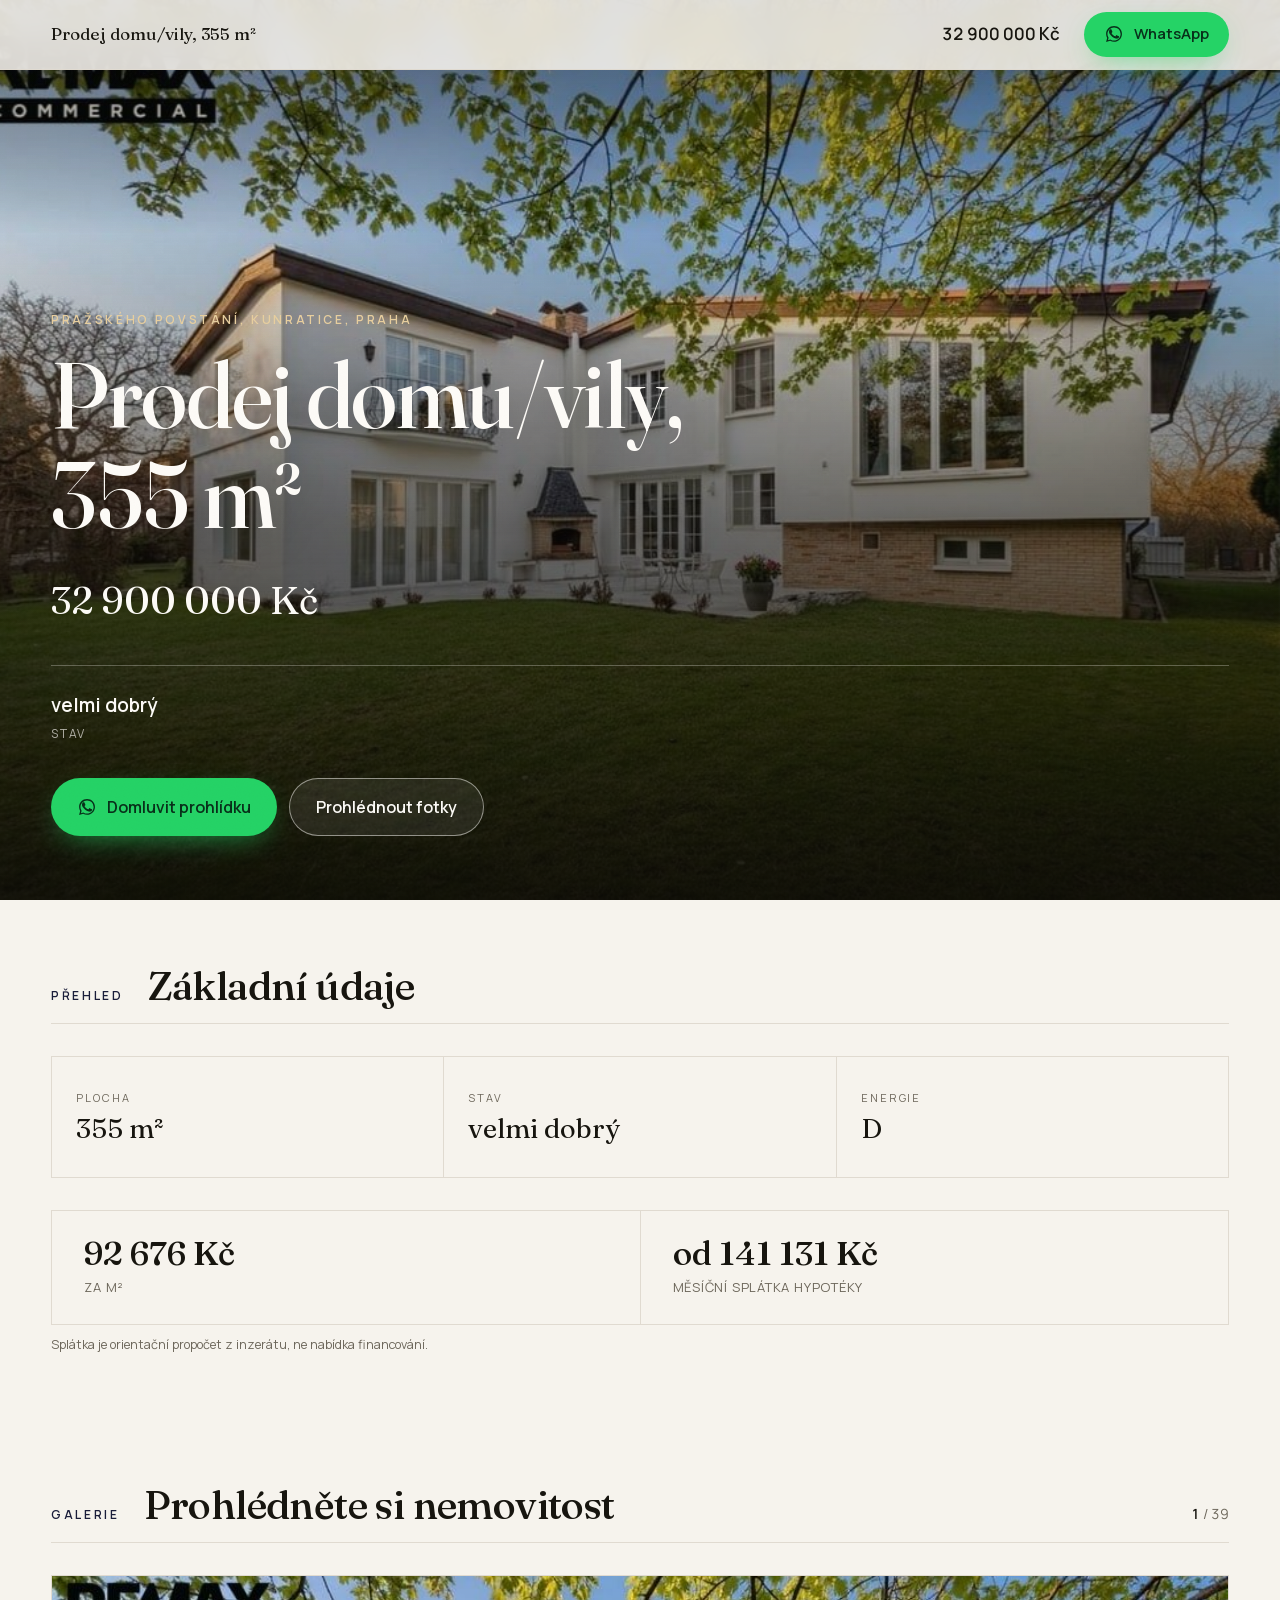
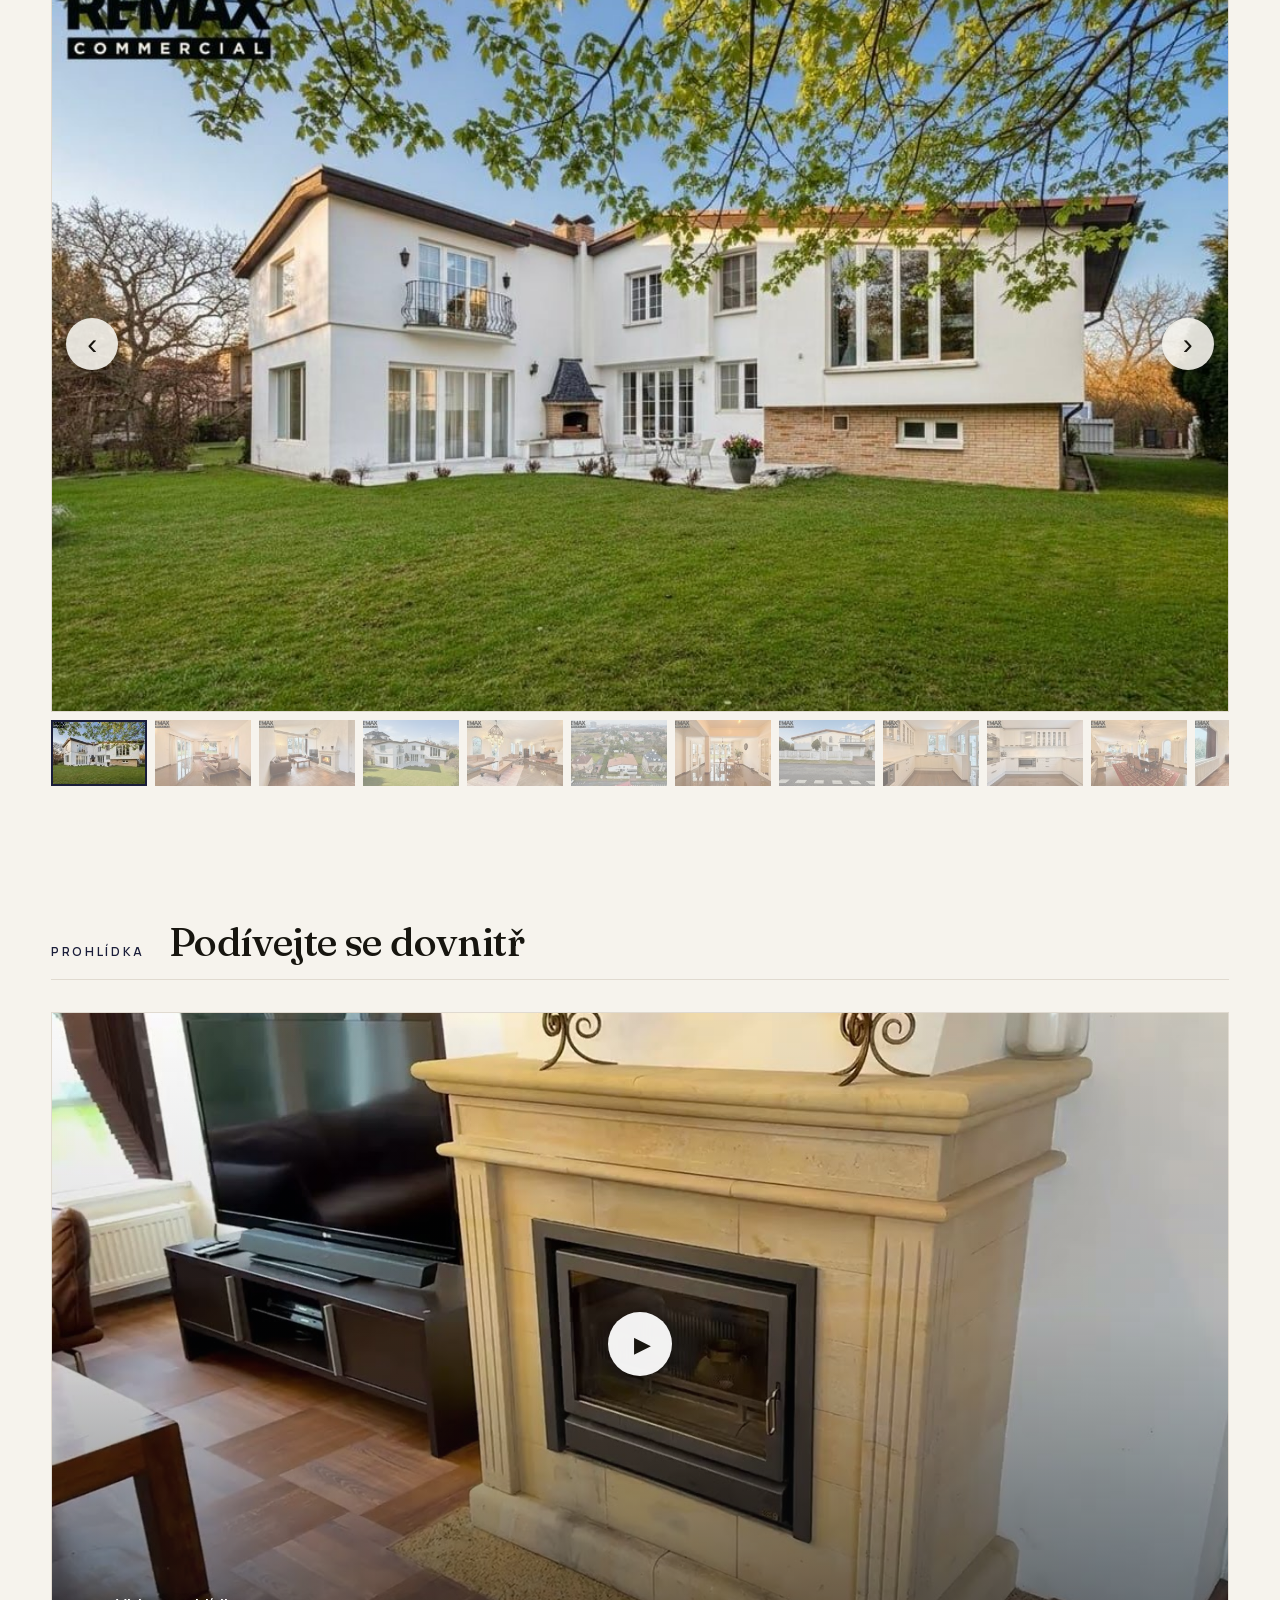
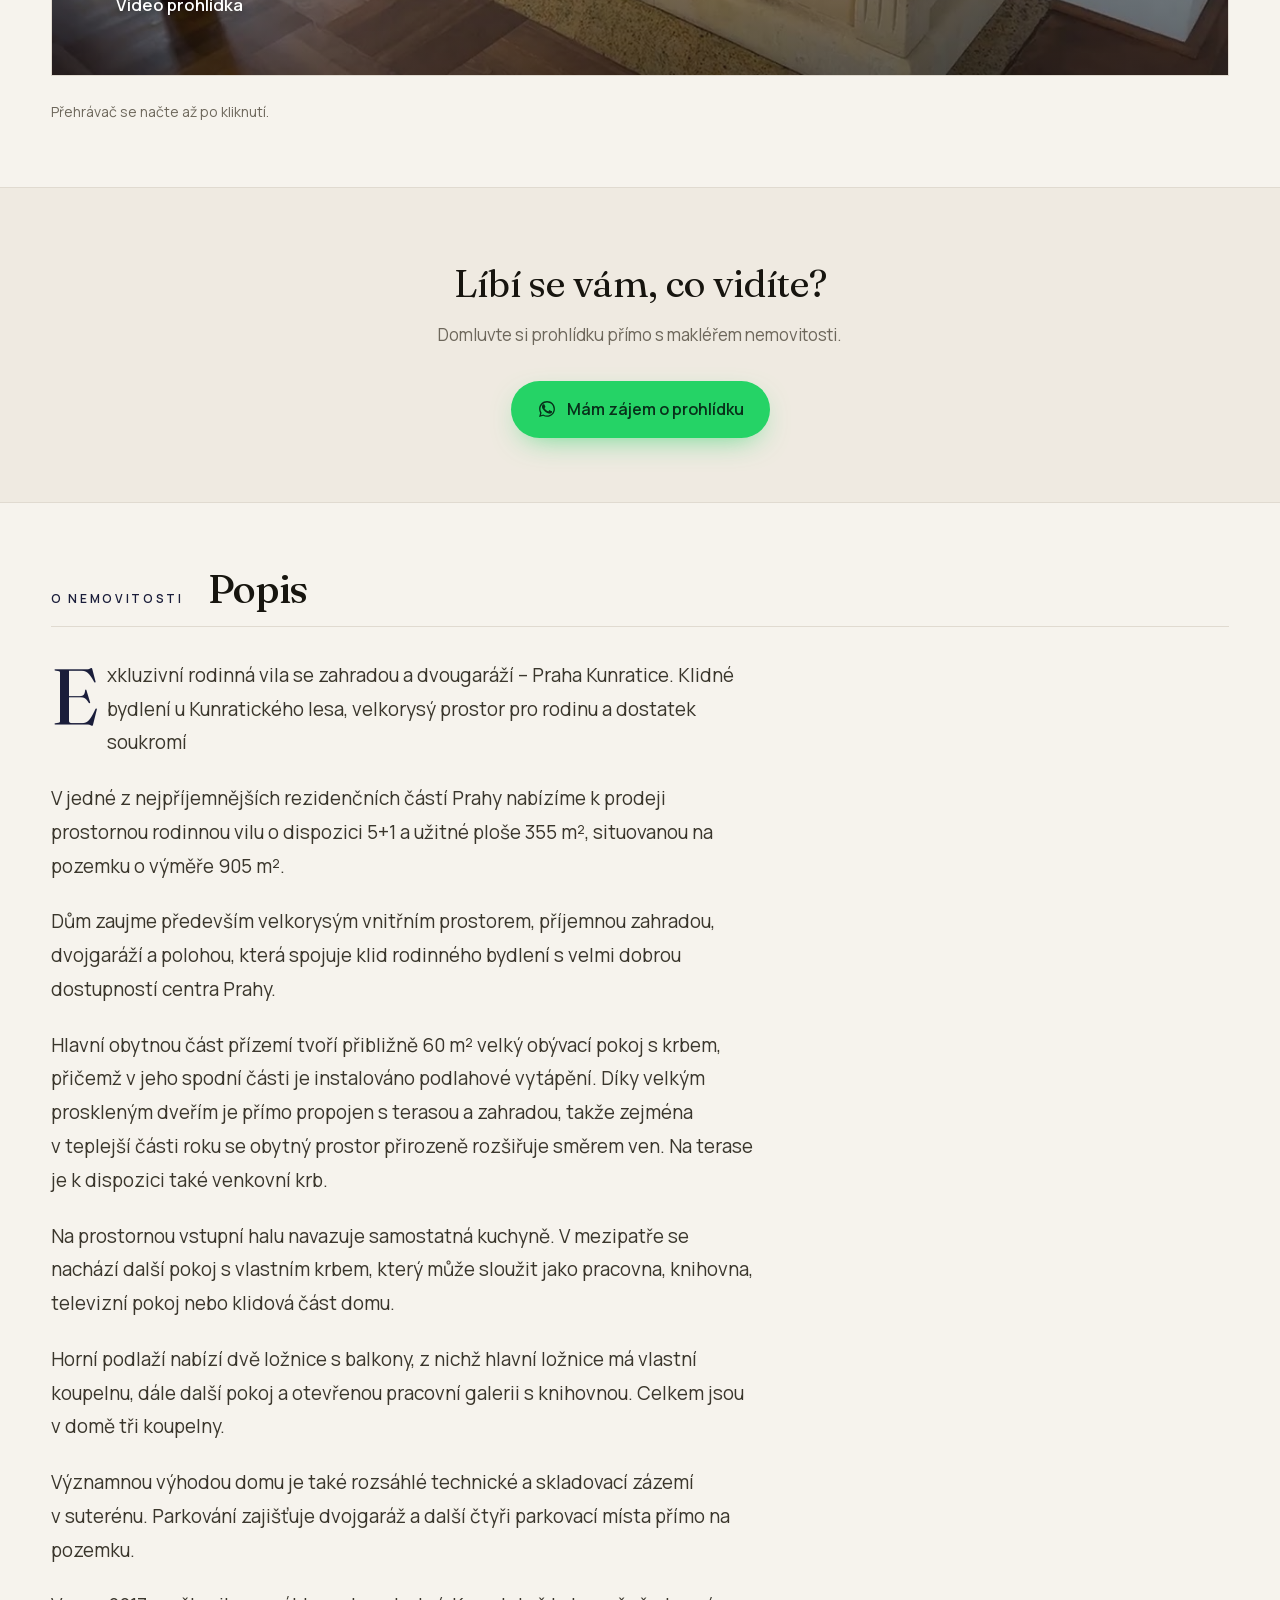
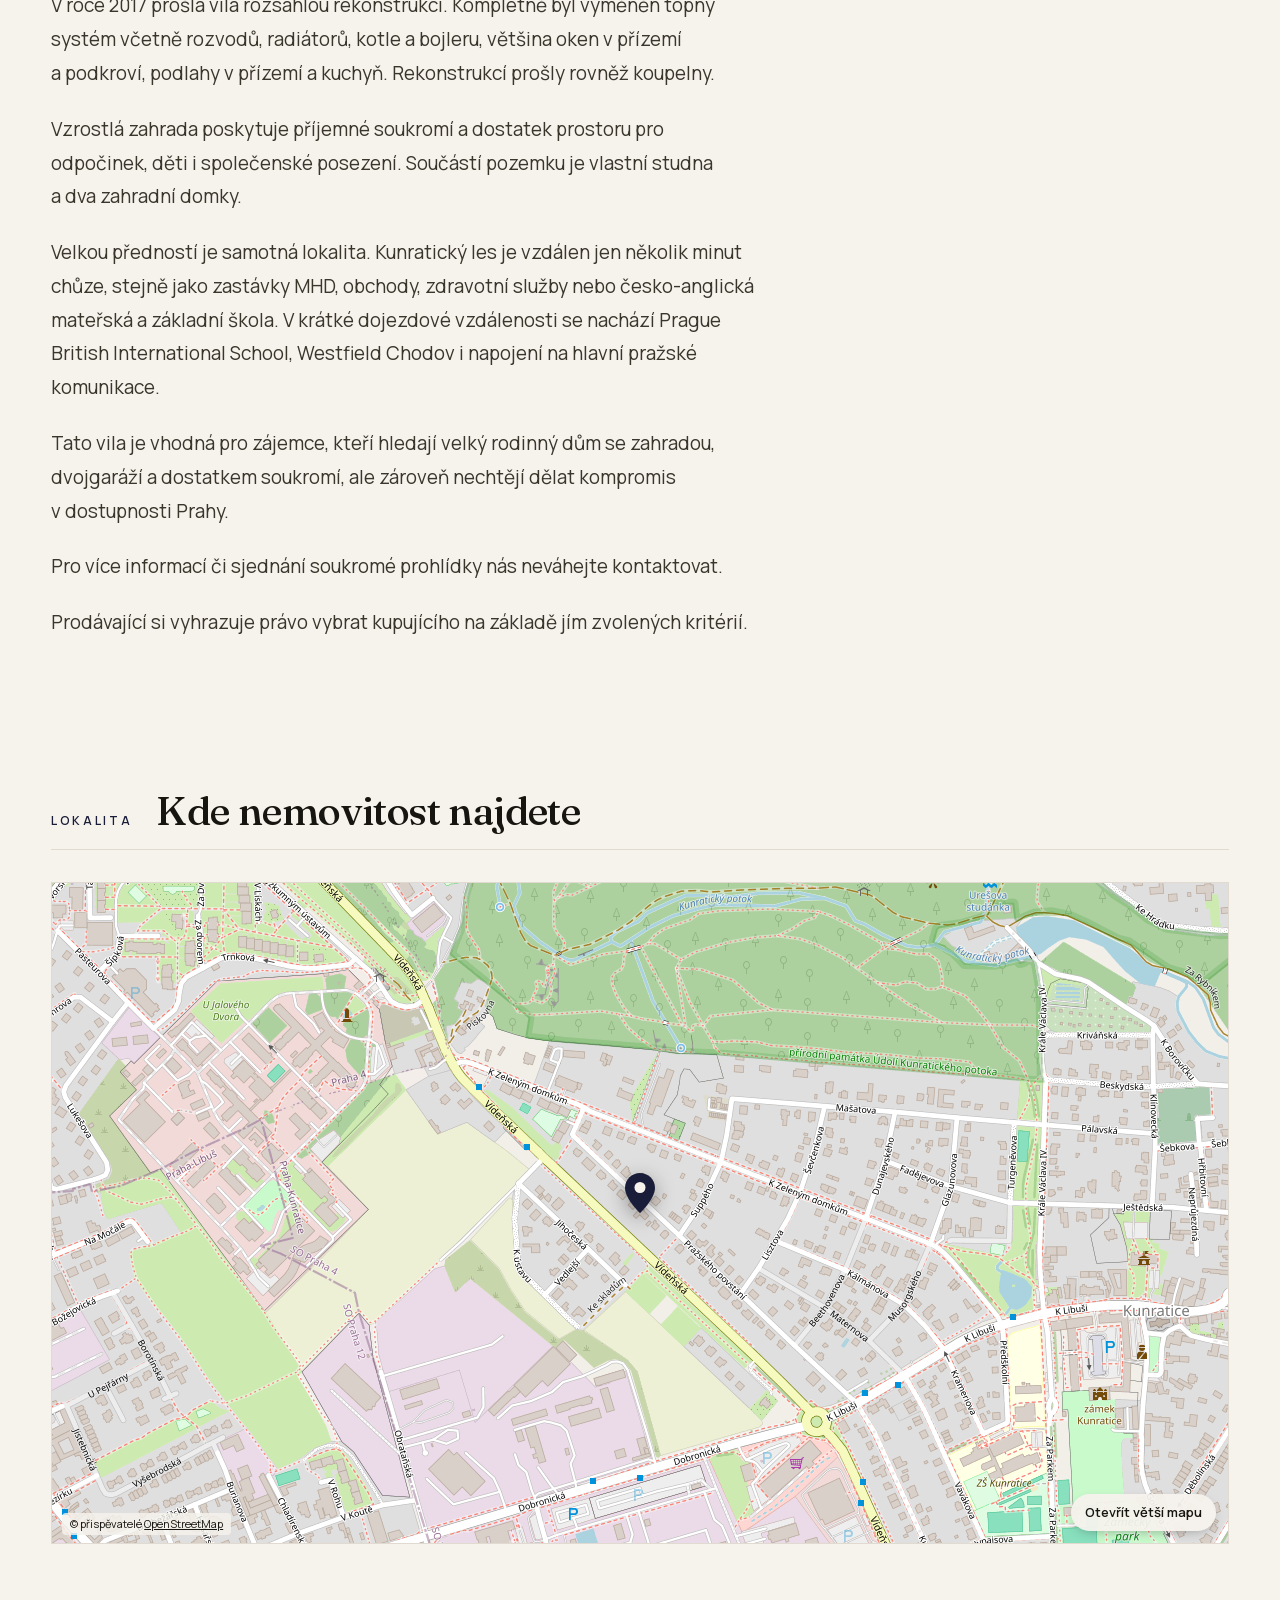
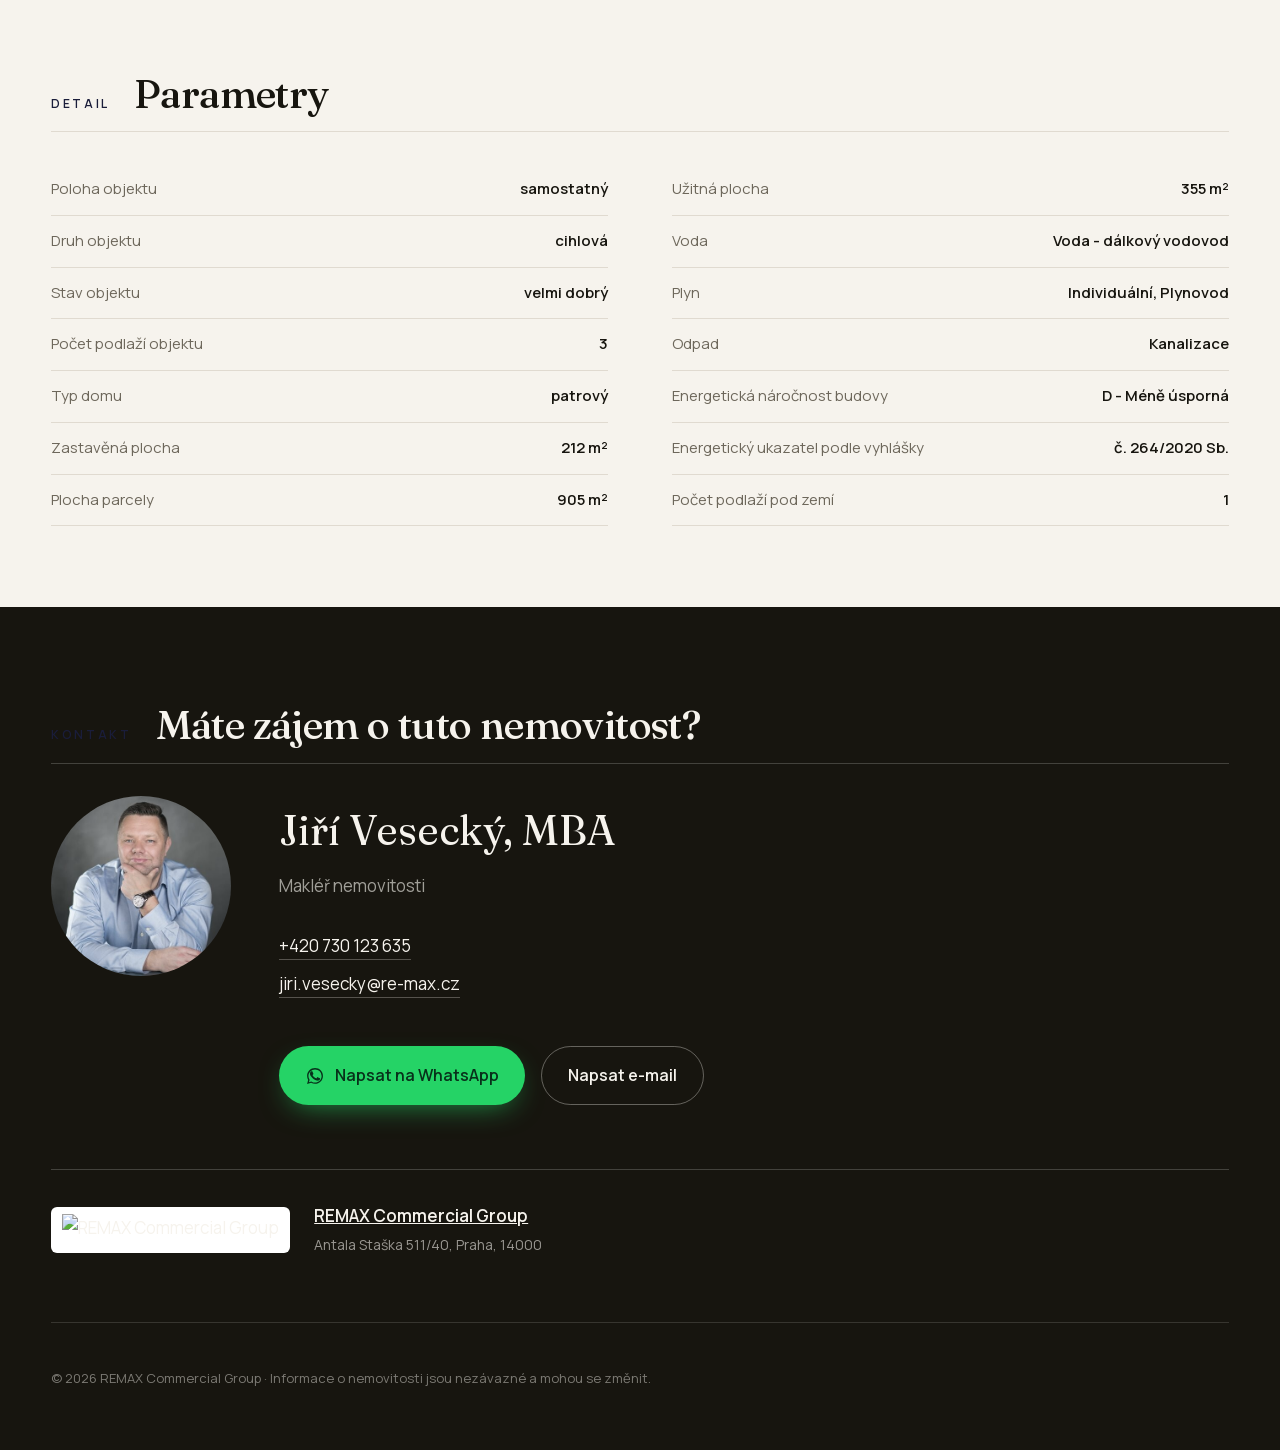
==== index.html @ b11d2850 "deploy" ====
<!doctype html>
<html lang="cs"><head>
<meta charset="utf-8">
<meta name="viewport" content="width=device-width,initial-scale=1">
<title>Prodej domu/vily, 355 m² — Pražského povstání, Kunratice, Praha</title>
<meta name="description" content="Exkluzivní rodinná vila se zahradou a dvougaráží – Praha Kunratice. Klidné bydlení u Kunratického lesa, velkorysý prostor pro rodinu a dostatek soukromí V…">
<meta property="og:title" content="Prodej domu/vily, 355 m²">
<meta property="og:description" content="Exkluzivní rodinná vila se zahradou a dvougaráží – Praha Kunratice. Klidné bydlení u Kunratického lesa, velkorysý prostor pro rodinu a dostatek soukromí V…">
<meta property="og:type" content="website">
<meta property="og:locale" content="cs_CZ">
<meta property="og:image" content="foto/01.jpg">
<meta property="og:image:alt" content="Prodej domu/vily, 355 m²">
<meta name="twitter:card" content="summary_large_image">
<meta name="twitter:title" content="Prodej domu/vily, 355 m²">
<meta name="twitter:description" content="Exkluzivní rodinná vila se zahradou a dvougaráží – Praha Kunratice. Klidné bydlení u Kunratického lesa, velkorysý prostor pro rodinu a dostatek soukromí V…">
<link rel="canonical" href="https://vila-kunratice.jiri-vesecky.cz/">
<meta property="og:url" content="https://vila-kunratice.jiri-vesecky.cz/">
<meta name="robots" content="index,follow,max-image-preview:large,max-snippet:-1">
<script type="application/ld+json">{"@context":"https://schema.org","@graph":[{"@type":"House","@id":"https://vila-kunratice.jiri-vesecky.cz/#nemovitost","name":"Prodej domu/vily, 355 m²","address":{"@type":"PostalAddress","addressCountry":"CZ","streetAddress":"Pražského povstání","addressLocality":"Praha","addressSubLocality":"Kunratice","addressRegion":"okres Praha 4"},"description":"Exkluzivní rodinná vila se zahradou a dvougaráží – Praha Kunratice. Klidné bydlení u Kunratického lesa, velkorysý prostor pro rodinu a dostatek soukromí V…","photo":["https://vila-kunratice.jiri-vesecky.cz/foto/01.jpg","https://vila-kunratice.jiri-vesecky.cz/foto/02.jpg","https://vila-kunratice.jiri-vesecky.cz/foto/03.jpg","https://vila-kunratice.jiri-vesecky.cz/foto/04.jpg","https://vila-kunratice.jiri-vesecky.cz/foto/05.jpg","https://vila-kunratice.jiri-vesecky.cz/foto/06.jpg","https://vila-kunratice.jiri-vesecky.cz/foto/07.jpg","https://vila-kunratice.jiri-vesecky.cz/foto/08.jpg","https://vila-kunratice.jiri-vesecky.cz/foto/09.jpg","https://vila-kunratice.jiri-vesecky.cz/foto/10.jpg","https://vila-kunratice.jiri-vesecky.cz/foto/11.jpg","https://vila-kunratice.jiri-vesecky.cz/foto/12.jpg"],"floorSize":{"@type":"QuantitativeValue","value":355.0,"unitCode":"MTK"},"geo":{"@type":"GeoCoordinates","latitude":50.014686111111,"longitude":14.472491666667},"additionalProperty":[{"@type":"PropertyValue","name":"Stav objektu","value":"velmi dobrý"},{"@type":"PropertyValue","name":"Energetická náročnost","value":"D"},{"@type":"PropertyValue","name":"Typ budovy","value":"cihlová"}],"offers":{"@type":"Offer","price":32900000,"priceCurrency":"CZK","availability":"https://schema.org/InStock","businessFunction":"http://purl.org/goodrelations/v1#Sell","url":"https://vila-kunratice.jiri-vesecky.cz/","seller":{"@id":"https://vila-kunratice.jiri-vesecky.cz/#kancelar"}}},{"@type":"RealEstateAgent","@id":"https://vila-kunratice.jiri-vesecky.cz/#kancelar","name":"REMAX Commercial Group","url":"http://www.remax-commercial.cz","logo":"https://st.realitymix.cz/i/logo/logo66671780.svg","telephone":"+420222191942","email":"commercialgroup@re-max.cz","address":"Antala Staška 511/40, Praha, 14000"},{"@type":"Person","@id":"https://vila-kunratice.jiri-vesecky.cz/#makler","name":"Jiří Vesecký, MBA","jobTitle":"realitní makléř","telephone":"+420730123635","email":"jiri.vesecky@re-max.cz","image":"https://vila-kunratice.jiri-vesecky.cz/foto/13.jpg","worksFor":{"@id":"https://vila-kunratice.jiri-vesecky.cz/#kancelar"}},{"@type":"RealEstateListing","name":"Prodej domu/vily, 355 m²","mainEntity":{"@id":"https://vila-kunratice.jiri-vesecky.cz/#nemovitost"},"inLanguage":"cs-CZ","url":"https://vila-kunratice.jiri-vesecky.cz/","description":"Exkluzivní rodinná vila se zahradou a dvougaráží – Praha Kunratice. Klidné bydlení u Kunratického lesa, velkorysý prostor pro rodinu a dostatek soukromí V…","primaryImageOfPage":"https://vila-kunratice.jiri-vesecky.cz/foto/01.jpg","datePosted":"2026-10-08"},{"@type":"VideoObject","name":"Video prohlídka — Prodej domu/vily, 355 m²","description":"Exkluzivní rodinná vila se zahradou a dvougaráží – Praha Kunratice. Klidné bydlení u Kunratického lesa, velkorysý prostor pro rodinu a dostatek soukromí V…","thumbnailUrl":"https://vila-kunratice.jiri-vesecky.cz/foto/14.jpg","embedUrl":"https://www.youtube-nocookie.com/embed/hrvE9x-v_gA","contentUrl":"https://www.youtube.com/watch?v=hrvE9x-v_gA"}]}</script>
<link rel="preload" href="assets/fonts/Fraunces-latin-ext.woff2" as="font" type="font/woff2" crossorigin>
<link rel="stylesheet" href="assets/style.css">
<style>:root{--accent:#1a1d3a;--accent-deep:#05050b}</style>
</head><body>

<div class="bar"><div class="bar__in">
  <span class="bar__t">Prodej domu/vily, 355 m²</span>
  <span class="bar__p">32 900 000 Kč</span>
  
  <a class="btn btn--wa" href="https://wa.me/420730123635?text=Dobr%C3%BD%20den%2C%20m%C3%A1m%20z%C3%A1jem%20o%20nemovitost%20Prodej%20domu/vily%2C%20355%20m%C2%B2%20%E2%80%93%20Kunratice.%20M%C5%AF%C5%BEeme%20se%20domluvit%20na%20prohl%C3%ADdce%3F" target="_blank" rel="noopener"><svg viewBox="0 0 24 24" aria-hidden="true"><path d="M17.47 14.38c-.3-.15-1.76-.87-2.03-.97-.27-.1-.47-.15-.67.15-.2.3-.77.96-.94 1.16-.17.2-.35.22-.65.07-.3-.15-1.26-.46-2.4-1.48-.89-.79-1.49-1.77-1.66-2.07-.17-.3-.02-.46.13-.61.13-.13.3-.35.45-.52.15-.17.2-.3.3-.5.1-.2.05-.37-.02-.52-.08-.15-.67-1.61-.92-2.21-.24-.58-.49-.5-.67-.51h-.57c-.2 0-.52.07-.79.37-.27.3-1.04 1.02-1.04 2.48s1.06 2.88 1.21 3.08c.15.2 2.1 3.2 5.08 4.49.71.3 1.26.49 1.69.63.71.22 1.36.19 1.87.12.57-.09 1.76-.72 2.01-1.41.25-.7.25-1.29.17-1.42-.07-.13-.27-.2-.57-.35z"/><path d="M12.04 2.5C6.79 2.5 2.52 6.77 2.52 12c0 1.68.44 3.32 1.28 4.76L2.5 21.5l4.87-1.27a9.47 9.47 0 0 0 4.66 1.21h.01c5.25 0 9.52-4.27 9.52-9.5 0-5.23-4.27-9.5-9.52-9.5zm0 17.4h-.01a7.9 7.9 0 0 1-4.02-1.1l-.29-.17-2.99.78.8-2.91-.19-.3a7.86 7.86 0 0 1-1.21-4.2c0-4.35 3.55-7.9 7.91-7.9 2.11 0 4.1.83 5.59 2.32a7.84 7.84 0 0 1 2.32 5.59c0 4.35-3.55 7.89-7.91 7.89z"/></svg>WhatsApp</a>
</div></div>

<header class="hero"><div class="hero__media"><img src="foto/01.jpg" alt="Prodej domu/vily, 355 m²" fetchpriority="high" decoding="async"></div><div class="shell hero__in">
  <p class="eyebrow">Pražského povstání, Kunratice, Praha</p>
  <h1>Prodej domu/vily, 355 m²</h1>
  <span class="hero__price">32 900 000 Kč</span>
  <ul class="hero__facts"><li><b>velmi dobrý</b><span>stav</span></li></ul>
  <div class="hero__cta"><a class="btn btn--wa" href="https://wa.me/420730123635?text=Dobr%C3%BD%20den%2C%20m%C3%A1m%20z%C3%A1jem%20o%20nemovitost%20Prodej%20domu/vily%2C%20355%20m%C2%B2%20%E2%80%93%20Kunratice.%20M%C5%AF%C5%BEeme%20se%20domluvit%20na%20prohl%C3%ADdce%3F" target="_blank" rel="noopener"><svg viewBox="0 0 24 24" aria-hidden="true"><path d="M17.47 14.38c-.3-.15-1.76-.87-2.03-.97-.27-.1-.47-.15-.67.15-.2.3-.77.96-.94 1.16-.17.2-.35.22-.65.07-.3-.15-1.26-.46-2.4-1.48-.89-.79-1.49-1.77-1.66-2.07-.17-.3-.02-.46.13-.61.13-.13.3-.35.45-.52.15-.17.2-.3.3-.5.1-.2.05-.37-.02-.52-.08-.15-.67-1.61-.92-2.21-.24-.58-.49-.5-.67-.51h-.57c-.2 0-.52.07-.79.37-.27.3-1.04 1.02-1.04 2.48s1.06 2.88 1.21 3.08c.15.2 2.1 3.2 5.08 4.49.71.3 1.26.49 1.69.63.71.22 1.36.19 1.87.12.57-.09 1.76-.72 2.01-1.41.25-.7.25-1.29.17-1.42-.07-.13-.27-.2-.57-.35z"/><path d="M12.04 2.5C6.79 2.5 2.52 6.77 2.52 12c0 1.68.44 3.32 1.28 4.76L2.5 21.5l4.87-1.27a9.47 9.47 0 0 0 4.66 1.21h.01c5.25 0 9.52-4.27 9.52-9.5 0-5.23-4.27-9.5-9.52-9.5zm0 17.4h-.01a7.9 7.9 0 0 1-4.02-1.1l-.29-.17-2.99.78.8-2.91-.19-.3a7.86 7.86 0 0 1-1.21-4.2c0-4.35 3.55-7.9 7.91-7.9 2.11 0 4.1.83 5.59 2.32a7.84 7.84 0 0 1 2.32 5.59c0 4.35-3.55 7.89-7.91 7.89z"/></svg>Domluvit prohlídku</a>
    <a class="btn btn--clear" href="#galerie">Prohlédnout fotky</a></div>
</div></header>

<main>
<section id="udaje" class="rv"><div class="shell">
  <div class="sec-h"><span class="eyebrow">Přehled</span><h2>Základní údaje</h2></div>
  
  <dl class="facts"><div><dt>Plocha</dt><dd>355 m²</dd></div><div><dt>Stav</dt><dd>velmi dobrý</dd></div><div><dt>Energie</dt><dd>D</dd></div></dl>
  <div class="money"><div><b>92 676 Kč</b><span>za m²</span></div><div><b>od 141 131 Kč</b><span>měsíční splátka hypotéky</span></div></div><p class="money__note">Splátka je orientační propočet z inzerátu, ne nabídka financování.</p>
</div></section>
<section id="galerie" class="rv"><div class="shell">
<div class="sec-h"><span class="eyebrow">Galerie</span><h2>Prohlédněte si nemovitost</h2>
  <span class="counter"><b id="slide-now">1</b> / 39</span></div>
<div class="show" id="show">
  <div class="show__stage"><figure class="slide is-on" data-s="0"><img src="foto/01.jpg" alt="Prodej domu/vily, 355 m² — fotografie 1" decoding="async"></figure><figure class="slide" data-s="1"><img src="foto/02.jpg" alt="Prodej domu/vily, 355 m² — fotografie 2" loading="lazy" decoding="async"></figure><figure class="slide" data-s="2"><img src="foto/03.jpg" alt="Prodej domu/vily, 355 m² — fotografie 3" loading="lazy" decoding="async"></figure><figure class="slide" data-s="3"><img src="foto/04.jpg" alt="Prodej domu/vily, 355 m² — fotografie 4" loading="lazy" decoding="async"></figure><figure class="slide" data-s="4"><img src="foto/05.jpg" alt="Prodej domu/vily, 355 m² — fotografie 5" loading="lazy" decoding="async"></figure><figure class="slide" data-s="5"><img src="foto/06.jpg" alt="Prodej domu/vily, 355 m² — fotografie 6" loading="lazy" decoding="async"></figure><figure class="slide" data-s="6"><img src="foto/07.jpg" alt="Prodej domu/vily, 355 m² — fotografie 7" loading="lazy" decoding="async"></figure><figure class="slide" data-s="7"><img src="foto/08.jpg" alt="Prodej domu/vily, 355 m² — fotografie 8" loading="lazy" decoding="async"></figure><figure class="slide" data-s="8"><img src="foto/09.jpg" alt="Prodej domu/vily, 355 m² — fotografie 9" loading="lazy" decoding="async"></figure><figure class="slide" data-s="9"><img src="foto/10.jpg" alt="Prodej domu/vily, 355 m² — fotografie 10" loading="lazy" decoding="async"></figure><figure class="slide" data-s="10"><img src="foto/11.jpg" alt="Prodej domu/vily, 355 m² — fotografie 11" loading="lazy" decoding="async"></figure><figure class="slide" data-s="11"><img src="foto/12.jpg" alt="Prodej domu/vily, 355 m² — fotografie 12" loading="lazy" decoding="async"></figure><figure class="slide" data-s="12"><img src="foto/15.jpg" alt="Prodej domu/vily, 355 m² — fotografie 13" loading="lazy" decoding="async"></figure><figure class="slide" data-s="13"><img src="foto/16.jpg" alt="Prodej domu/vily, 355 m² — fotografie 14" loading="lazy" decoding="async"></figure><figure class="slide" data-s="14"><img src="foto/17.jpg" alt="Prodej domu/vily, 355 m² — fotografie 15" loading="lazy" decoding="async"></figure><figure class="slide" data-s="15"><img src="foto/18.jpg" alt="Prodej domu/vily, 355 m² — fotografie 16" loading="lazy" decoding="async"></figure><figure class="slide" data-s="16"><img src="foto/19.jpg" alt="Prodej domu/vily, 355 m² — fotografie 17" loading="lazy" decoding="async"></figure><figure class="slide" data-s="17"><img src="foto/20.jpg" alt="Prodej domu/vily, 355 m² — fotografie 18" loading="lazy" decoding="async"></figure><figure class="slide" data-s="18"><img src="foto/21.jpg" alt="Prodej domu/vily, 355 m² — fotografie 19" loading="lazy" decoding="async"></figure><figure class="slide" data-s="19"><img src="foto/22.jpg" alt="Prodej domu/vily, 355 m² — fotografie 20" loading="lazy" decoding="async"></figure><figure class="slide" data-s="20"><img src="foto/23.jpg" alt="Prodej domu/vily, 355 m² — fotografie 21" loading="lazy" decoding="async"></figure><figure class="slide" data-s="21"><img src="foto/24.jpg" alt="Prodej domu/vily, 355 m² — fotografie 22" loading="lazy" decoding="async"></figure><figure class="slide" data-s="22"><img src="foto/25.jpg" alt="Prodej domu/vily, 355 m² — fotografie 23" loading="lazy" decoding="async"></figure><figure class="slide" data-s="23"><img src="foto/26.jpg" alt="Prodej domu/vily, 355 m² — fotografie 24" loading="lazy" decoding="async"></figure><figure class="slide" data-s="24"><img src="foto/27.jpg" alt="Prodej domu/vily, 355 m² — fotografie 25" loading="lazy" decoding="async"></figure><figure class="slide" data-s="25"><img src="foto/28.jpg" alt="Prodej domu/vily, 355 m² — fotografie 26" loading="lazy" decoding="async"></figure><figure class="slide" data-s="26"><img src="foto/29.jpg" alt="Prodej domu/vily, 355 m² — fotografie 27" loading="lazy" decoding="async"></figure><figure class="slide" data-s="27"><img src="foto/30.jpg" alt="Prodej domu/vily, 355 m² — fotografie 28" loading="lazy" decoding="async"></figure><figure class="slide" data-s="28"><img src="foto/31.jpg" alt="Prodej domu/vily, 355 m² — fotografie 29" loading="lazy" decoding="async"></figure><figure class="slide" data-s="29"><img src="foto/32.jpg" alt="Prodej domu/vily, 355 m² — fotografie 30" loading="lazy" decoding="async"></figure><figure class="slide" data-s="30"><img src="foto/33.jpg" alt="Prodej domu/vily, 355 m² — fotografie 31" loading="lazy" decoding="async"></figure><figure class="slide" data-s="31"><img src="foto/34.jpg" alt="Prodej domu/vily, 355 m² — fotografie 32" loading="lazy" decoding="async"></figure><figure class="slide" data-s="32"><img src="foto/35.jpg" alt="Prodej domu/vily, 355 m² — fotografie 33" loading="lazy" decoding="async"></figure><figure class="slide" data-s="33"><img src="foto/36.jpg" alt="Prodej domu/vily, 355 m² — fotografie 34" loading="lazy" decoding="async"></figure><figure class="slide" data-s="34"><img src="foto/37.jpg" alt="Prodej domu/vily, 355 m² — fotografie 35" loading="lazy" decoding="async"></figure><figure class="slide" data-s="35"><img src="foto/38.jpg" alt="Prodej domu/vily, 355 m² — fotografie 36" loading="lazy" decoding="async"></figure><figure class="slide" data-s="36"><img src="foto/39.jpg" alt="Prodej domu/vily, 355 m² — fotografie 37" loading="lazy" decoding="async"></figure><figure class="slide" data-s="37"><img src="foto/40.jpg" alt="Prodej domu/vily, 355 m² — fotografie 38" loading="lazy" decoding="async"></figure><figure class="slide" data-s="38"><img src="foto/41.jpg" alt="Prodej domu/vily, 355 m² — fotografie 39" loading="lazy" decoding="async"></figure></div>
  <button class="show__nav show__prev" type="button" aria-label="Předchozí fotografie">&lsaquo;</button>
  <button class="show__nav show__next" type="button" aria-label="Další fotografie">&rsaquo;</button>
</div>
<div class="thumbs"><button type="button" class="thumb is-on" data-t="0" aria-label="Fotografie 1"><img src="foto/42.jpg" alt="" loading="lazy"></button><button type="button" class="thumb" data-t="1" aria-label="Fotografie 2"><img src="foto/43.jpg" alt="" loading="lazy"></button><button type="button" class="thumb" data-t="2" aria-label="Fotografie 3"><img src="foto/44.jpg" alt="" loading="lazy"></button><button type="button" class="thumb" data-t="3" aria-label="Fotografie 4"><img src="foto/45.jpg" alt="" loading="lazy"></button><button type="button" class="thumb" data-t="4" aria-label="Fotografie 5"><img src="foto/46.jpg" alt="" loading="lazy"></button><button type="button" class="thumb" data-t="5" aria-label="Fotografie 6"><img src="foto/47.jpg" alt="" loading="lazy"></button><button type="button" class="thumb" data-t="6" aria-label="Fotografie 7"><img src="foto/48.jpg" alt="" loading="lazy"></button><button type="button" class="thumb" data-t="7" aria-label="Fotografie 8"><img src="foto/49.jpg" alt="" loading="lazy"></button><button type="button" class="thumb" data-t="8" aria-label="Fotografie 9"><img src="foto/50.jpg" alt="" loading="lazy"></button><button type="button" class="thumb" data-t="9" aria-label="Fotografie 10"><img src="foto/51.jpg" alt="" loading="lazy"></button><button type="button" class="thumb" data-t="10" aria-label="Fotografie 11"><img src="foto/52.jpg" alt="" loading="lazy"></button><button type="button" class="thumb" data-t="11" aria-label="Fotografie 12"><img src="foto/53.jpg" alt="" loading="lazy"></button><button type="button" class="thumb" data-t="12" aria-label="Fotografie 13"><img src="foto/54.jpg" alt="" loading="lazy"></button><button type="button" class="thumb" data-t="13" aria-label="Fotografie 14"><img src="foto/55.jpg" alt="" loading="lazy"></button><button type="button" class="thumb" data-t="14" aria-label="Fotografie 15"><img src="foto/56.jpg" alt="" loading="lazy"></button><button type="button" class="thumb" data-t="15" aria-label="Fotografie 16"><img src="foto/57.jpg" alt="" loading="lazy"></button><button type="button" class="thumb" data-t="16" aria-label="Fotografie 17"><img src="foto/58.jpg" alt="" loading="lazy"></button><button type="button" class="thumb" data-t="17" aria-label="Fotografie 18"><img src="foto/59.jpg" alt="" loading="lazy"></button><button type="button" class="thumb" data-t="18" aria-label="Fotografie 19"><img src="foto/60.jpg" alt="" loading="lazy"></button><button type="button" class="thumb" data-t="19" aria-label="Fotografie 20"><img src="foto/61.jpg" alt="" loading="lazy"></button><button type="button" class="thumb" data-t="20" aria-label="Fotografie 21"><img src="foto/62.jpg" alt="" loading="lazy"></button><button type="button" class="thumb" data-t="21" aria-label="Fotografie 22"><img src="foto/63.jpg" alt="" loading="lazy"></button><button type="button" class="thumb" data-t="22" aria-label="Fotografie 23"><img src="foto/64.jpg" alt="" loading="lazy"></button><button type="button" class="thumb" data-t="23" aria-label="Fotografie 24"><img src="foto/65.jpg" alt="" loading="lazy"></button><button type="button" class="thumb" data-t="24" aria-label="Fotografie 25"><img src="foto/66.jpg" alt="" loading="lazy"></button><button type="button" class="thumb" data-t="25" aria-label="Fotografie 26"><img src="foto/67.jpg" alt="" loading="lazy"></button><button type="button" class="thumb" data-t="26" aria-label="Fotografie 27"><img src="foto/68.jpg" alt="" loading="lazy"></button><button type="button" class="thumb" data-t="27" aria-label="Fotografie 28"><img src="foto/69.jpg" alt="" loading="lazy"></button><button type="button" class="thumb" data-t="28" aria-label="Fotografie 29"><img src="foto/70.jpg" alt="" loading="lazy"></button><button type="button" class="thumb" data-t="29" aria-label="Fotografie 30"><img src="foto/71.jpg" alt="" loading="lazy"></button><button type="button" class="thumb" data-t="30" aria-label="Fotografie 31"><img src="foto/72.jpg" alt="" loading="lazy"></button><button type="button" class="thumb" data-t="31" aria-label="Fotografie 32"><img src="foto/73.jpg" alt="" loading="lazy"></button><button type="button" class="thumb" data-t="32" aria-label="Fotografie 33"><img src="foto/74.jpg" alt="" loading="lazy"></button><button type="button" class="thumb" data-t="33" aria-label="Fotografie 34"><img src="foto/75.jpg" alt="" loading="lazy"></button><button type="button" class="thumb" data-t="34" aria-label="Fotografie 35"><img src="foto/76.jpg" alt="" loading="lazy"></button><button type="button" class="thumb" data-t="35" aria-label="Fotografie 36"><img src="foto/77.jpg" alt="" loading="lazy"></button><button type="button" class="thumb" data-t="36" aria-label="Fotografie 37"><img src="foto/78.jpg" alt="" loading="lazy"></button><button type="button" class="thumb" data-t="37" aria-label="Fotografie 38"><img src="foto/79.jpg" alt="" loading="lazy"></button><button type="button" class="thumb" data-t="38" aria-label="Fotografie 39"><img src="foto/80.jpg" alt="" loading="lazy"></button></div>
</div></section>
<section id="video" class="rv"><div class="shell">
<div class="sec-h"><span class="eyebrow">Prohlídka</span><h2>Podívejte se dovnitř</h2></div>
<div class="media-mrizka"><div class="media-karta">
  <button type="button" class="media-plocha" data-embed="https://www.youtube-nocookie.com/embed/hrvE9x-v_gA?rel=0&amp;autoplay=1"
          aria-label="Přehrát video prohlídku">
    <img src="video-nahled.jpg" alt="Video prohlídka — Prodej domu/vily, 355 m²" loading="lazy" decoding="async">
    <span class="media-ikona" aria-hidden="true">&#9654;</span>
    <span class="media-popis">Video prohlídka</span>
  </button>
</div></div>
<p class="media-pozn">Přehrávač se načte až po kliknutí.</p>
</div></section>
<section class="pitch rv"><div class="shell">
  <p class="pitch__q">Líbí se vám, co vidíte?</p>
  <p class="pitch__s">Domluvte si prohlídku přímo s makléřem nemovitosti.</p>
  <div class="cta"><a class="btn btn--wa" href="https://wa.me/420730123635?text=Dobr%C3%BD%20den%2C%20m%C3%A1m%20z%C3%A1jem%20o%20nemovitost%20Prodej%20domu/vily%2C%20355%20m%C2%B2%20%E2%80%93%20Kunratice.%20M%C5%AF%C5%BEeme%20se%20domluvit%20na%20prohl%C3%ADdce%3F" target="_blank" rel="noopener"><svg viewBox="0 0 24 24" aria-hidden="true"><path d="M17.47 14.38c-.3-.15-1.76-.87-2.03-.97-.27-.1-.47-.15-.67.15-.2.3-.77.96-.94 1.16-.17.2-.35.22-.65.07-.3-.15-1.26-.46-2.4-1.48-.89-.79-1.49-1.77-1.66-2.07-.17-.3-.02-.46.13-.61.13-.13.3-.35.45-.52.15-.17.2-.3.3-.5.1-.2.05-.37-.02-.52-.08-.15-.67-1.61-.92-2.21-.24-.58-.49-.5-.67-.51h-.57c-.2 0-.52.07-.79.37-.27.3-1.04 1.02-1.04 2.48s1.06 2.88 1.21 3.08c.15.2 2.1 3.2 5.08 4.49.71.3 1.26.49 1.69.63.71.22 1.36.19 1.87.12.57-.09 1.76-.72 2.01-1.41.25-.7.25-1.29.17-1.42-.07-.13-.27-.2-.57-.35z"/><path d="M12.04 2.5C6.79 2.5 2.52 6.77 2.52 12c0 1.68.44 3.32 1.28 4.76L2.5 21.5l4.87-1.27a9.47 9.47 0 0 0 4.66 1.21h.01c5.25 0 9.52-4.27 9.52-9.5 0-5.23-4.27-9.5-9.52-9.5zm0 17.4h-.01a7.9 7.9 0 0 1-4.02-1.1l-.29-.17-2.99.78.8-2.91-.19-.3a7.86 7.86 0 0 1-1.21-4.2c0-4.35 3.55-7.9 7.91-7.9 2.11 0 4.1.83 5.59 2.32a7.84 7.84 0 0 1 2.32 5.59c0 4.35-3.55 7.89-7.91 7.89z"/></svg>Mám zájem o prohlídku</a></div>
</div></section>
<section id="popis" class="rv"><div class="shell">
<div class="sec-h"><span class="eyebrow">O nemovitosti</span><h2>Popis</h2></div>
<div class="prose"><p>Exkluzivní rodinná vila se zahradou a dvougaráží – Praha Kunratice. Klidné bydlení u Kunratického lesa, velkorysý prostor pro rodinu a dostatek soukromí</p><p>V jedné z nejpříjemnějších rezidenčních částí Prahy nabízíme k prodeji prostornou rodinnou vilu o dispozici 5+1 a užitné ploše 355 m², situovanou na pozemku o výměře 905 m².</p><p>Dům zaujme především velkorysým vnitřním prostorem, příjemnou zahradou, dvojgaráží a polohou, která spojuje klid rodinného bydlení s velmi dobrou dostupností centra Prahy.</p><p>Hlavní obytnou část přízemí tvoří přibližně 60 m² velký obývací pokoj s krbem, přičemž v jeho spodní části je instalováno podlahové vytápění. Díky velkým proskleným dveřím je přímo propojen s terasou a zahradou, takže zejména v teplejší části roku se obytný prostor přirozeně rozšiřuje směrem ven. Na terase je k dispozici také venkovní krb.</p><p>Na prostornou vstupní halu navazuje samostatná kuchyně. V mezipatře se nachází další pokoj s vlastním krbem, který může sloužit jako pracovna, knihovna, televizní pokoj nebo klidová část domu.</p><p>Horní podlaží nabízí dvě ložnice s balkony, z nichž hlavní ložnice má vlastní koupelnu, dále další pokoj a otevřenou pracovní galerii s knihovnou. Celkem jsou v domě tři koupelny.</p><p>Významnou výhodou domu je také rozsáhlé technické a skladovací zázemí v suterénu. Parkování zajišťuje dvojgaráž a další čtyři parkovací místa přímo na pozemku.</p><p>V roce 2017 prošla vila rozsáhlou rekonstrukcí. Kompletně byl vyměněn topný systém včetně rozvodů, radiátorů, kotle a bojleru, většina oken v přízemí a podkroví, podlahy v přízemí a kuchyň. Rekonstrukcí prošly rovněž koupelny.</p><p>Vzrostlá zahrada poskytuje příjemné soukromí a dostatek prostoru pro odpočinek, děti i společenské posezení. Součástí pozemku je vlastní studna a dva zahradní domky.</p><p>Velkou předností je samotná lokalita. Kunratický les je vzdálen jen několik minut chůze, stejně jako zastávky MHD, obchody, zdravotní služby nebo česko-anglická mateřská a základní škola. V krátké dojezdové vzdálenosti se nachází Prague British International School, Westfield Chodov i napojení na hlavní pražské komunikace.</p><p>Tato vila je vhodná pro zájemce, kteří hledají velký rodinný dům se zahradou, dvojgaráží a dostatkem soukromí, ale zároveň nechtějí dělat kompromis v dostupnosti Prahy.</p><p>Pro více informací či sjednání soukromé prohlídky nás neváhejte kontaktovat.</p><p>Prodávající si vyhrazuje právo vybrat kupujícího na základě jím zvolených kritérií.</p></div></div></section>
<section id="mapa" class="rv"><div class="shell"><div class="sec-h"><span class="eyebrow">Lokalita</span><h2>Kde nemovitost najdete</h2></div>
<div class="map" data-map>
  <div class="map__tiles" style="grid-template-columns:repeat(7,256px);
       transform:translate(-931px,-520px)"><img data-src="foto/81.png" alt="" decoding="async"><img data-src="foto/82.png" alt="" decoding="async"><img data-src="foto/83.png" alt="" decoding="async"><img data-src="foto/84.png" alt="" decoding="async"><img data-src="foto/85.png" alt="" decoding="async"><img data-src="foto/86.png" alt="" decoding="async"><img data-src="foto/87.png" alt="" decoding="async"><img data-src="foto/88.png" alt="" decoding="async"><img data-src="foto/89.png" alt="" decoding="async"><img data-src="foto/90.png" alt="" decoding="async"><img data-src="foto/91.png" alt="" decoding="async"><img data-src="foto/92.png" alt="" decoding="async"><img data-src="foto/93.png" alt="" decoding="async"><img data-src="foto/94.png" alt="" decoding="async"><img data-src="foto/95.png" alt="" decoding="async"><img data-src="foto/96.png" alt="" decoding="async"><img data-src="foto/97.png" alt="" decoding="async"><img data-src="foto/98.png" alt="" decoding="async"><img data-src="foto/99.png" alt="" decoding="async"><img data-src="foto/100.png" alt="" decoding="async"><img data-src="foto/101.png" alt="" decoding="async"><img data-src="foto/102.png" alt="" decoding="async"><img data-src="foto/103.png" alt="" decoding="async"><img data-src="foto/104.png" alt="" decoding="async"><img data-src="foto/105.png" alt="" decoding="async"><img data-src="foto/106.png" alt="" decoding="async"><img data-src="foto/107.png" alt="" decoding="async"><img data-src="foto/108.png" alt="" decoding="async"><img data-src="foto/109.png" alt="" decoding="async"><img data-src="foto/110.png" alt="" decoding="async"><img data-src="foto/111.png" alt="" decoding="async"><img data-src="foto/112.png" alt="" decoding="async"><img data-src="foto/113.png" alt="" decoding="async"><img data-src="foto/114.png" alt="" decoding="async"><img data-src="foto/115.png" alt="" decoding="async"></div>
  <div class="map__pin">
    <svg viewBox="0 0 24 32" aria-hidden="true"><path d="M12 0C5.4 0 0 5.3 0 11.9 0 20.6 12 32 12 32s12-11.4 12-20.1C24 5.3 18.6 0 12 0z"/><circle cx="12" cy="11.6" r="4.4"/></svg>
  </div>
  <a class="map__out" href="https://www.openstreetmap.org/?mlat=50.014686111111&amp;mlon=14.472491666667#map=17/50.014686111111/14.472491666667" target="_blank" rel="noopener">Otevřít větší mapu</a>
  <p class="map__credit">© přispěvatelé <a href="https://www.openstreetmap.org/copyright"
     target="_blank" rel="noopener">OpenStreetMap</a></p>
</div></div></section>
<section id="parametry" class="rv"><div class="shell">
<div class="sec-h"><span class="eyebrow">Detail</span><h2>Parametry</h2></div>
<dl class="params"><div><dt>Poloha objektu</dt><dd>samostatný</dd></div><div><dt>Druh objektu</dt><dd>cihlová</dd></div><div><dt>Stav objektu</dt><dd>velmi dobrý</dd></div><div><dt>Počet podlaží objektu</dt><dd>3</dd></div><div><dt>Typ domu</dt><dd>patrový</dd></div><div><dt>Zastavěná plocha</dt><dd>212 m²</dd></div><div><dt>Plocha parcely</dt><dd>905 m²</dd></div><div><dt>Užitná plocha</dt><dd>355 m²</dd></div><div><dt>Voda</dt><dd>Voda - dálkový vodovod</dd></div><div><dt>Plyn</dt><dd>Individuální, Plynovod</dd></div><div><dt>Odpad</dt><dd>Kanalizace</dd></div><div><dt>Energetická náročnost budovy</dt><dd>D - Méně úsporná</dd></div><div><dt>Energetický ukazatel podle vyhlášky</dt><dd>č. 264/2020 Sb.</dd></div><div><dt>Počet podlaží pod zemí</dt><dd>1</dd></div></dl></div></section>

<section id="kontakt" class="contact"><div class="shell rv">
<div class="sec-h"><span class="eyebrow">Kontakt</span><h2>Máte zájem o tuto nemovitost?</h2></div>
<div class="agent"><img class="agent__photo" src="foto/13.jpg" alt="Jiří Vesecký, MBA" loading="lazy"><div>
  <p class="agent__name">Jiří Vesecký, MBA</p>
  <p class="agent__role">Makléř nemovitosti</p>
  <ul class="agent__lines"><li><a href="tel:+420730123635">+420 730 123 635</a></li><li><a href="mailto:jiri.vesecky@re-max.cz">jiri.vesecky@re-max.cz</a></li></ul>
  <div class="cta"><a class="btn btn--wa" href="https://wa.me/420730123635?text=Dobr%C3%BD%20den%2C%20m%C3%A1m%20z%C3%A1jem%20o%20nemovitost%20Prodej%20domu/vily%2C%20355%20m%C2%B2%20%E2%80%93%20Kunratice.%20M%C5%AF%C5%BEeme%20se%20domluvit%20na%20prohl%C3%ADdce%3F" target="_blank" rel="noopener"><svg viewBox="0 0 24 24" aria-hidden="true"><path d="M17.47 14.38c-.3-.15-1.76-.87-2.03-.97-.27-.1-.47-.15-.67.15-.2.3-.77.96-.94 1.16-.17.2-.35.22-.65.07-.3-.15-1.26-.46-2.4-1.48-.89-.79-1.49-1.77-1.66-2.07-.17-.3-.02-.46.13-.61.13-.13.3-.35.45-.52.15-.17.2-.3.3-.5.1-.2.05-.37-.02-.52-.08-.15-.67-1.61-.92-2.21-.24-.58-.49-.5-.67-.51h-.57c-.2 0-.52.07-.79.37-.27.3-1.04 1.02-1.04 2.48s1.06 2.88 1.21 3.08c.15.2 2.1 3.2 5.08 4.49.71.3 1.26.49 1.69.63.71.22 1.36.19 1.87.12.57-.09 1.76-.72 2.01-1.41.25-.7.25-1.29.17-1.42-.07-.13-.27-.2-.57-.35z"/><path d="M12.04 2.5C6.79 2.5 2.52 6.77 2.52 12c0 1.68.44 3.32 1.28 4.76L2.5 21.5l4.87-1.27a9.47 9.47 0 0 0 4.66 1.21h.01c5.25 0 9.52-4.27 9.52-9.5 0-5.23-4.27-9.5-9.52-9.5zm0 17.4h-.01a7.9 7.9 0 0 1-4.02-1.1l-.29-.17-2.99.78.8-2.91-.19-.3a7.86 7.86 0 0 1-1.21-4.2c0-4.35 3.55-7.9 7.91-7.9 2.11 0 4.1.83 5.59 2.32a7.84 7.84 0 0 1 2.32 5.59c0 4.35-3.55 7.89-7.91 7.89z"/></svg>Napsat na WhatsApp</a><a class="btn btn--ghost" href="mailto:jiri.vesecky@re-max.cz?subject=Dotaz k nemovitosti: Prodej domu/vily, 355 m²">Napsat e-mail</a></div>
</div></div><div class="agency"><img src="https://st.realitymix.cz/i/logo/logo66671780.svg" alt="REMAX Commercial Group" loading="lazy"><div><b><a href="http://www.remax-commercial.cz" target="_blank" rel="noopener">REMAX Commercial Group</a></b><span>Antala Staška 511/40, Praha, 14000</span></div></div></div></section>
</main>

<footer><div class="shell">
  <p>© 2026 REMAX Commercial Group · Informace o nemovitosti jsou nezávazné a mohou se změnit.</p>
</div></footer>


<script>
// Video a 3D prohlídka: přehrávač se vloží až na klik, ne při načtení stránky.
document.querySelectorAll('.media-plocha').forEach(function(b){
  b.addEventListener('click', function(){
    var f=document.createElement('iframe');
    f.src=b.dataset.embed;
    f.title=b.getAttribute('aria-label')||'Prohlídka';
    f.allow='accelerometer; autoplay; encrypted-media; gyroscope; fullscreen; xr-spatial-tracking';
    f.setAttribute('allowfullscreen','');
    f.loading='lazy';
    b.replaceWith(f);
    f.focus({preventScroll:true});
  });
});

// Lepicí lišta se ukáže, až hero odjede z obrazovky.
const hero=document.querySelector('.hero'),bar=document.querySelector('.bar');
if(hero&&bar)new IntersectionObserver(([e])=>bar.classList.toggle('on',!e.isIntersecting),
  {threshold:0.08}).observe(hero);

// Sekce se odhalují při scrollu, jednou.
const rv=new IntersectionObserver((es)=>es.forEach(e=>{if(e.isIntersecting){
  e.target.classList.add('in');rv.unobserve(e.target)}}),{threshold:0.12});
document.querySelectorAll('.rv').forEach(el=>rv.observe(el));

// Slideshow: šipky, klávesnice, tah prstem, klik na náhled.
const show=document.getElementById('show');
if(show){
  const slides=[...show.querySelectorAll('.slide')];
  const thumbs=[...document.querySelectorAll('.thumb')];
  const now=document.getElementById('slide-now');
  let i=0;
  const go=n=>{
    i=(n+slides.length)%slides.length;
    slides.forEach((s,k)=>s.classList.toggle('is-on',k===i));
    thumbs.forEach((t,k)=>{t.classList.toggle('is-on',k===i);
      if(k===i)t.scrollIntoView({block:'nearest',inline:'center',behavior:'smooth'})});
    if(now)now.textContent=i+1;
    // Sousední fotku předběžně načteme, ať další snímek neproblikne.
    const nx=slides[(i+1)%slides.length].querySelector('img');
    if(nx&&nx.loading==='lazy'){nx.loading='eager';}
  };
  show.querySelector('.show__prev').onclick=()=>go(i-1);
  show.querySelector('.show__next').onclick=()=>go(i+1);
  thumbs.forEach(t=>t.onclick=()=>go(+t.dataset.t));
  document.addEventListener('keydown',e=>{
    if(e.key==='ArrowLeft')go(i-1); if(e.key==='ArrowRight')go(i+1)});
  let x0=null;
  show.addEventListener('touchstart',e=>{x0=e.touches[0].clientX},{passive:true});
  show.addEventListener('touchend',e=>{
    if(x0===null)return; const dx=e.changedTouches[0].clientX-x0;
    if(Math.abs(dx)>45)go(dx<0?i+1:i-1); x0=null},{passive:true});
}

// Mapa se načte sama, ale až když na ni dojde scroll. Kdo se k ní nedostane,
// nestáhne ani dlaždici.
const map=document.querySelector('[data-map]');
if(map){
  const load=()=>{
    map.classList.add('is-on');
    map.querySelectorAll('.map__tiles img[data-src]').forEach(img=>{
      img.onload=()=>img.classList.add('is-on');
      img.src=img.dataset.src; img.removeAttribute('data-src');
    });
  };
  new IntersectionObserver((es,o)=>{if(es[0].isIntersecting){load();o.disconnect();}},
    {rootMargin:'400px'}).observe(map);
}
</script>
</body></html>
---- assets/style.css ----
/* Webhunter — šablona webu nemovitosti.
   Směr: tichá editoriální elegance. Fotka vede, typografie ji nepřekřikuje.
   Fonty jsou self-hosted, web nedělá jediný požadavek ven. */

@font-face{font-family:Fraunces;src:url(fonts/Fraunces-latin-ext.woff2)format('woff2');
  font-weight:300 700;font-display:swap;unicode-range:U+0100-02BA,U+02BD-02C5,U+02C7-02CC,U+02CE-02D7,U+02DD-02FF,U+0304,U+0308,U+0329,U+1D00-1DBF,U+1E00-1E9F,U+1EF2-1EFF,U+2020,U+20A0-20AB,U+20AD-20C0,U+2113,U+2C60-2C7F,U+A720-A7FF}
@font-face{font-family:Fraunces;src:url(fonts/Fraunces-latin.woff2)format('woff2');
  font-weight:300 700;font-display:swap}
@font-face{font-family:Manrope;src:url(fonts/Manrope-latin-ext.woff2)format('woff2');
  font-weight:300 700;font-display:swap;unicode-range:U+0100-02BA,U+02BD-02C5,U+02C7-02CC,U+02CE-02D7,U+02DD-02FF,U+0304,U+0308,U+0329,U+1D00-1DBF,U+1E00-1E9F,U+1EF2-1EFF,U+2020,U+20A0-20AB,U+20AD-20C0,U+2113,U+2C60-2C7F,U+A720-A7FF}
@font-face{font-family:Manrope;src:url(fonts/Manrope-latin.woff2)format('woff2');
  font-weight:300 700;font-display:swap}

:root{
  --paper:#f6f3ed; --paper-deep:#efeae1; --ink:#17150f; --ink-soft:#3a362c;
  --muted:#6d675b; --line:#e0dad0; --accent:#8a6a3b; --accent-deep:#6d5330;
  --wa:#25d366; --wa-ink:#08301a;
  --display:Fraunces,Georgia,'Times New Roman',serif;
  --body:Manrope,-apple-system,BlinkMacSystemFont,'Segoe UI',sans-serif;
  /* 8pt škála */
  --s1:8px; --s2:16px; --s3:24px; --s4:32px; --s5:48px; --s6:64px; --s7:96px; --s8:128px;
  --shell:min(1200px,92vw);
}
*,*::before,*::after{box-sizing:border-box}
html{scroll-behavior:smooth}
@media(prefers-reduced-motion:reduce){html{scroll-behavior:auto}
  *,*::before,*::after{animation-duration:.01ms!important;transition-duration:.01ms!important}}
body{margin:0;background:var(--paper);color:var(--ink);font-family:var(--body);
  font-size:17px;line-height:1.65;font-weight:400;-webkit-font-smoothing:antialiased;
  text-rendering:optimizeLegibility;overflow-x:hidden}
img{max-width:100%;display:block}
a{color:inherit}
h1,h2,h3{font-family:var(--display);font-weight:500;line-height:1.08;
  letter-spacing:-.015em;margin:0;font-optical-sizing:auto}

/* Zrno přes celou stránku — drží papírový dojem, nezachytává kliky. */
body::after{content:"";position:fixed;inset:0;pointer-events:none;z-index:9;opacity:.5;
  mix-blend-mode:multiply;
  background-image:url("data:image/svg+xml,%3Csvg xmlns='http://www.w3.org/2000/svg' width='180' height='180'%3E%3Cfilter id='n'%3E%3CfeTurbulence type='fractalNoise' baseFrequency='.85' numOctaves='3'/%3E%3C/filter%3E%3Crect width='180' height='180' filter='url(%23n)' opacity='.055'/%3E%3C/svg%3E")}

.shell{width:var(--shell);margin-inline:auto}
.eyebrow{font-size:12px;letter-spacing:.22em;text-transform:uppercase;
  font-weight:600;color:var(--accent)}

/* ---------------------------------------------------------------- HERO */
.hero{position:relative;min-height:100svh;display:flex;align-items:flex-end;
  padding:var(--s6) 0 var(--s6);isolation:isolate;overflow:hidden}
.hero__media{position:absolute;inset:0;z-index:-2}
.hero__media img{width:100%;height:100%;object-fit:cover;
  animation:heroZoom 18s ease-out both}
@keyframes heroZoom{from{transform:scale(1.08)}to{transform:scale(1)}}
@media(prefers-reduced-motion:reduce){.hero__media img{animation:none}}
/* Dva pruhy místo jednoho — text drží kontrast i nad světlou fotkou. */
.hero::before{content:"";position:absolute;inset:0;z-index:-1;
  background:linear-gradient(180deg,rgba(12,10,7,.5)0%,rgba(12,10,7,.1)26%,
    rgba(12,10,7,.55)58%,rgba(12,10,7,.9)100%)}
@media(max-width:700px){.hero::before{background:linear-gradient(180deg,
    rgba(12,10,7,.5)0%,rgba(12,10,7,.18)20%,rgba(12,10,7,.72)52%,rgba(12,10,7,.94)100%)}}
.hero__in{position:relative;color:#fdfbf7}
.hero__in>*{animation:rise .9s cubic-bezier(.2,.7,.2,1) both}
.hero__in>:nth-child(1){animation-delay:.05s}
.hero__in>:nth-child(2){animation-delay:.16s}
.hero__in>:nth-child(3){animation-delay:.27s}
.hero__in>:nth-child(4){animation-delay:.38s}
@keyframes rise{from{opacity:0;transform:translateY(26px)}to{opacity:1;transform:none}}
.hero .eyebrow{color:#e8cf9f}
.hero h1{font-size:clamp(2.6rem,7.2vw,6rem);margin:var(--s2) 0 var(--s3);
  max-width:15ch;text-wrap:balance;text-shadow:0 2px 40px rgba(0,0,0,.35)}
.hero__price{font-family:var(--display);font-size:clamp(1.5rem,3.4vw,2.4rem);
  font-weight:400;font-variant-numeric:tabular-nums;display:block;margin-bottom:var(--s4)}
.hero__facts{display:flex;flex-wrap:wrap;gap:var(--s1) var(--s4);list-style:none;
  padding:0;margin:0;border-top:1px solid rgba(253,251,247,.28);padding-top:var(--s3)}
.hero__facts li{font-size:15px}
.hero__facts b{display:block;font-weight:600;font-size:19px;
  font-variant-numeric:tabular-nums}
.hero__facts span{color:rgba(253,251,247,.66);font-size:12px;
  letter-spacing:.14em;text-transform:uppercase}

/* ------------------------------------------------------ lepicí lišta */
.bar{position:fixed;inset:0 0 auto;z-index:20;transform:translateY(-100%);
  transition:transform .45s cubic-bezier(.2,.7,.2,1);
  background:rgba(246,243,237,.88);backdrop-filter:blur(14px) saturate(1.3);
  border-bottom:1px solid var(--line)}
.bar.on{transform:none}
.bar__in .btn{padding:10px 20px;font-size:15px}
.bar__in{display:flex;align-items:center;gap:var(--s3);
  padding:12px 0;width:var(--shell);margin-inline:auto}
.bar__t{font-family:var(--display);font-size:17px;flex:1;min-width:0;
  white-space:nowrap;overflow:hidden;text-overflow:ellipsis}
.bar__p{font-variant-numeric:tabular-nums;font-weight:600;white-space:nowrap}
@media(max-width:700px){.bar__p{display:none}}
.bar__soc{display:flex;align-items:center;justify-content:center;width:34px;height:34px;
  border-radius:50%;border:1px solid var(--line);color:var(--ink-soft);flex:0 0 auto;
  transition:border-color .2s,color .2s}
.bar__soc svg{width:18px;height:18px}
.bar__soc:hover{border-color:var(--ink);color:var(--ink)}
@media(max-width:520px){.bar__soc{display:none}}

/* --------------------------------------------------------------- sekce */
section{padding:clamp(var(--s5),5vw,var(--s6)) 0;scroll-margin-top:76px}
.sec-h{display:flex;align-items:baseline;gap:var(--s3);margin-bottom:var(--s4);
  padding-bottom:var(--s2);border-bottom:1px solid var(--line)}
.sec-h h2{font-size:clamp(1.6rem,3.2vw,2.5rem);flex:1}

/* Klíčové údaje — asymetrická mřížka, první buňka zabírá dvě pole. */
.facts{display:grid;grid-template-columns:repeat(auto-fit,minmax(190px,1fr));
  border-top:1px solid var(--line);border-left:1px solid var(--line)}
.facts div{padding:var(--s4) var(--s3);
  border-right:1px solid var(--line);border-bottom:1px solid var(--line)}
.facts dt{font-size:11px;letter-spacing:.18em;text-transform:uppercase;
  color:var(--muted);margin-bottom:6px}
.facts dd{margin:0;font-family:var(--display);font-size:1.7rem;line-height:1.15;
  font-variant-numeric:tabular-nums}

/* Popis — editoriální sazba, iniciála. */
.prose{max-width:64ch;font-size:19px;line-height:1.78;color:var(--ink-soft)}
.prose p{margin:0 0 1.15em}
.prose p:first-of-type::first-letter{font-family:var(--display);float:left;
  font-size:4.2em;line-height:.82;padding:.06em .1em 0 0;color:var(--accent)}

/* Galerie — první fotka přes dva sloupce, zbytek pravidelně. */
.gal{display:grid;grid-template-columns:repeat(3,1fr);gap:var(--s2)}
.gal button{padding:0;border:0;background:none;cursor:zoom-in;overflow:hidden;
  position:relative;aspect-ratio:4/3;display:block}
/* Hlavní fotka drží dvě pole na šířku i na výšku, řádky tak zůstanou zarovnané. */
.gal button:first-child{grid-column:span 2;grid-row:span 2;aspect-ratio:auto}
@media(max-width:900px){.gal{grid-template-columns:repeat(2,1fr)}}
@media(max-width:560px){.gal{grid-template-columns:1fr}
  .gal button:first-child{grid-column:auto;grid-row:auto;aspect-ratio:4/3}}
.gal img{width:100%;height:100%;object-fit:cover;
  transition:transform .7s cubic-bezier(.2,.7,.2,1),filter .5s}
.gal button:hover img,.gal button:focus-visible img{transform:scale(1.045)}
.gal button:focus-visible{outline:2px solid var(--accent);outline-offset:3px}

/* Lightbox */
.lb{position:fixed;inset:0;z-index:40;background:rgba(10,9,6,.94);border:0;
  padding:0;display:none;place-items:center}
.lb[open]{display:grid}
.lb img{max-width:94vw;max-height:88svh;object-fit:contain}
.lb__x{position:absolute;top:18px;right:20px;background:none;border:0;color:#fdfbf7;
  font-size:34px;line-height:1;cursor:pointer;padding:8px}
.lb__nav{position:absolute;top:50%;transform:translateY(-50%);background:none;border:0;
  color:#fdfbf7;font-size:44px;cursor:pointer;padding:16px;opacity:.75}
.lb__nav:hover{opacity:1}
.lb__prev{left:4px}.lb__next{right:4px}
.lb__c{position:absolute;bottom:20px;left:0;right:0;text-align:center;
  color:rgba(253,251,247,.7);font-size:13px;font-variant-numeric:tabular-nums}

/* Parametry — hairline tabulka ve dvou sloupcích. */
.params{columns:2;column-gap:var(--s6)}
@media(max-width:760px){.params{columns:1}}
.params div{break-inside:avoid;display:flex;justify-content:space-between;gap:var(--s3);
  padding:13px 0;border-bottom:1px solid var(--line);font-size:15px}
.params dt{color:var(--muted)}
.params dd{margin:0;text-align:right;font-weight:600}

/* -------------------------------------------------------------- kontakt */
.contact{background:var(--ink);color:var(--paper);padding:var(--s7) 0 var(--s6)}
.contact h2{color:var(--paper)}
.contact .sec-h{border-color:rgba(246,243,237,.2)}
.agent{display:grid;grid-template-columns:180px 1fr;gap:var(--s5);align-items:start}
@media(max-width:700px){.agent{grid-template-columns:1fr;gap:var(--s4)}}
.agent__photo{width:180px;height:180px;border-radius:50%;object-fit:cover;
  object-position:50% 0;/* portréty z portálů jsou 2:3, obličej je nahoře */
  filter:grayscale(.25)}
.agent__photo--obdelnik{width:180px;height:240px;border-radius:14px;object-position:50% 0}
.agent__name{font-family:var(--display);font-size:clamp(1.8rem,4vw,2.6rem);
  margin:0 0 var(--s1)}
.agent__role{color:rgba(246,243,237,.62);margin:0 0 var(--s4)}
.agent__lines{list-style:none;padding:0;margin:0 0 var(--s5);
  display:flex;flex-direction:column;gap:10px}
.agent__lines a{color:var(--paper);text-decoration:none;border-bottom:1px solid
  rgba(246,243,237,.28);padding-bottom:2px;transition:border-color .25s}
.agent__lines a:hover{border-color:var(--paper)}
.cta{display:flex;flex-wrap:wrap;gap:var(--s2)}
.btn{display:inline-flex;align-items:center;gap:10px;padding:15px 26px;
  border-radius:999px;text-decoration:none;font-weight:600;font-size:16px;
  transition:transform .25s cubic-bezier(.2,.7,.2,1),box-shadow .25s}
.btn:hover{transform:translateY(-2px)}
.btn--wa{background:var(--wa);color:var(--wa-ink);
  box-shadow:0 10px 30px -12px rgba(37,211,102,.75)}
.btn--wa:hover{box-shadow:0 16px 38px -12px rgba(37,211,102,.9)}
.btn--ghost{border:1px solid rgba(246,243,237,.35);color:var(--paper)}
.btn--ghost:hover{border-color:var(--paper)}
.btn svg{width:20px;height:20px;fill:currentColor;flex:none}

.agency{display:flex;align-items:center;gap:var(--s3);margin-top:var(--s6);
  padding-top:var(--s4);border-top:1px solid rgba(246,243,237,.2)}
.agency img{height:46px;width:auto;background:#fff;padding:7px 11px;border-radius:6px}
.agency b{display:block;font-weight:600}
.agency span{color:rgba(246,243,237,.58);font-size:14px}

footer{background:var(--ink);color:rgba(246,243,237,.45);font-size:13px;
  padding:0 0 var(--s5)}
footer a{color:rgba(246,243,237,.62)}
footer .shell{border-top:1px solid rgba(246,243,237,.14);padding-top:var(--s4)}

/* Odhalení sekcí při scrollu. */
.rv{opacity:0;transform:translateY(28px);
  transition:opacity .8s cubic-bezier(.2,.7,.2,1),transform .8s cubic-bezier(.2,.7,.2,1)}
.rv.in{opacity:1;transform:none}
@media(prefers-reduced-motion:reduce){.rv{opacity:1;transform:none}}

/* --------------------------------------------- hero z fotky na výšku
   Když inzerát nemá jedinou fotku na šířku, roztažení přes celou obrazovku
   ji rozmaže nebo ořízne to podstatné. Místo toho: tatáž fotka rozostřená
   jako barevné pozadí a přes ni ostrý originál ve svém poměru.
   Nic se nedogenerovává, jen se jinak naaranžuje to, co v inzerátu je. */
.hero--portrait .hero__media{display:grid;place-items:center}
.hero--portrait .hero__media img{width:100%;height:100%;object-fit:cover;
  filter:blur(38px) saturate(1.15) brightness(.62);transform:scale(1.12);animation:none}
/* Fotka drží pravou polovinu, text levou — nesmí se překrývat. */
.hero--portrait .hero__plate{position:absolute;inset:0;z-index:-1;
  display:grid;place-items:center end;padding:clamp(24px,6vh,72px) 6vw clamp(24px,6vh,72px) 0}
.hero--portrait .hero__in{padding-right:46%}
.hero--portrait .hero__plate img{width:auto;height:100%;max-width:44vw;
  object-fit:contain;border-radius:4px;box-shadow:0 40px 90px -30px rgba(0,0,0,.7);
  filter:none;transform:none;animation:heroRise 1.1s cubic-bezier(.2,.7,.2,1) both}
@keyframes heroRise{from{opacity:0;transform:translateY(20px) scale(.985)}to{opacity:1;transform:none}}
@media(prefers-reduced-motion:reduce){.hero--portrait .hero__plate img{animation:none}}
@media(max-width:960px){
  /* Na úzké obrazovce se fotka vrátí nahoru na střed a text jde pod ni. */
  .hero--portrait .hero__plate{place-items:start center;padding:6vh 5vw 0}
  .hero--portrait .hero__plate img{max-width:78vw;height:auto;max-height:44vh}
  .hero--portrait .hero__in{padding-right:0}
  .hero--portrait{align-items:flex-end;min-height:100svh}}

/* ------------------------------------------------------------- slideshow */
.counter{font-variant-numeric:tabular-nums;color:var(--muted);font-size:14px}
.counter b{color:var(--ink);font-weight:600}
.show{position:relative;background:var(--paper-deep);overflow:hidden;
  border:1px solid var(--line)}
.show__stage{position:relative;aspect-ratio:16/10}
@media(max-width:640px){.show__stage{aspect-ratio:4/3}}
.slide{margin:0;position:absolute;inset:0;opacity:0;visibility:hidden;
  transition:opacity .55s cubic-bezier(.2,.7,.2,1)}
.slide.is-on{opacity:1;visibility:visible}
.slide img{width:100%;height:100%;object-fit:cover}
.show__nav{position:absolute;top:50%;transform:translateY(-50%);z-index:2;
  width:52px;height:52px;border:0;border-radius:50%;cursor:pointer;
  background:rgba(246,243,237,.9);color:var(--ink);font-size:30px;line-height:1;
  display:grid;place-items:center;transition:background .25s,transform .25s;
  box-shadow:0 6px 20px -8px rgba(0,0,0,.4)}
.show__nav:hover{background:var(--paper);transform:translateY(-50%) scale(1.06)}
.show__nav:focus-visible{outline:2px solid var(--accent);outline-offset:3px}
.show__prev{left:14px}.show__next{right:14px}
@media(max-width:560px){.show__nav{width:42px;height:42px;font-size:24px}
  .show__prev{left:8px}.show__next{right:8px}}
.thumbs{display:flex;gap:8px;margin-top:8px;overflow-x:auto;padding-bottom:6px;
  scrollbar-width:thin}
.thumbs::-webkit-scrollbar{height:6px}
.thumbs::-webkit-scrollbar-thumb{background:var(--line);border-radius:99px}
.thumb{flex:0 0 96px;height:66px;padding:0;border:0;background:none;cursor:pointer;
  overflow:hidden;opacity:.5;transition:opacity .3s,outline-color .2s;
  outline:2px solid transparent;outline-offset:-2px}
.thumb img{width:100%;height:100%;object-fit:cover}
.thumb.is-on{opacity:1;outline-color:var(--accent)}
.thumb:hover{opacity:.85}
.thumb:focus-visible{outline-color:var(--accent);opacity:1}

/* ------------------------------------------------------------------ mapa */
.map{position:relative;aspect-ratio:16/9;border:1px solid var(--line);
  background:var(--paper-deep);overflow:hidden}
@media(max-width:640px){.map{aspect-ratio:4/3}}
.map iframe{width:100%;height:100%;border:0;display:block}
.map__ask{position:absolute;inset:0;display:grid;place-content:center;
  text-align:center;padding:var(--s4);gap:6px;
  /* Jemný rastr místo prázdné plochy — vypadá to jako mapa, než se načte. */
  background-image:linear-gradient(var(--line) 1px,transparent 1px),
    linear-gradient(90deg,var(--line) 1px,transparent 1px);
  background-size:44px 44px;background-position:center}
.map__place{font-family:var(--display);font-size:clamp(1.2rem,2.6vw,1.8rem);margin:0}
.map__note{color:var(--muted);font-size:14px;margin:0 0 var(--s2)}
.map__gdpr{color:var(--muted);font-size:12px;max-width:42ch;margin:var(--s2) auto 0;
  line-height:1.5}
.btn--dark{background:var(--ink);color:var(--paper);justify-self:center}
.btn--dark:hover{background:#000}

/* ------------------------------------------- mapa poskládaná z dlaždic
   Bez iframu a bez cizího JavaScriptu: jen obrázky dlaždic a vlastní značka.
   Vložený iframe musel nastartovat celou aplikaci OpenStreetMap, což trvalo,
   a značka se v úzkém výřezu ztrácela. */
.map__tiles{position:absolute;top:50%;left:50%;display:grid;line-height:0}
.map__tiles img{width:256px;height:256px;opacity:0;transition:opacity .4s ease}
.map__tiles img.is-on{opacity:1}
.map.is-on{background:#e8e2d6}
.map__pin{position:absolute;top:50%;left:50%;width:30px;height:40px;
  transform:translate(-50%,-100%);pointer-events:none;
  filter:drop-shadow(0 6px 10px rgba(0,0,0,.35));
  animation:pinDrop .55s cubic-bezier(.2,.9,.3,1.2) both}
.map__pin svg{width:100%;height:100%;fill:var(--accent)}
.map__pin svg circle{fill:var(--paper)}
@keyframes pinDrop{from{opacity:0;transform:translate(-50%,-150%)}
  to{opacity:1;transform:translate(-50%,-100%)}}
@media(prefers-reduced-motion:reduce){.map__pin{animation:none}}
.map__out{position:absolute;right:12px;bottom:12px;z-index:2;
  background:rgba(246,243,237,.94);color:var(--ink);text-decoration:none;
  padding:8px 14px;border-radius:999px;font-size:13px;font-weight:600;
  box-shadow:0 4px 14px -6px rgba(0,0,0,.4)}
.map__out:hover{background:var(--paper)}
.map__credit{position:absolute;left:10px;bottom:8px;z-index:2;margin:0;
  font-size:11px;color:var(--ink);background:rgba(246,243,237,.82);
  padding:2px 8px;border-radius:4px}
.map__credit a{color:inherit}
.map--flat{aspect-ratio:auto;min-height:220px;display:grid;place-items:center}

/* ------------------------------------------------------- prodejní prvky */
.hero__cta{display:flex;gap:12px;flex-wrap:wrap;margin-top:var(--s4)}
.btn--clear{border:1px solid rgba(253,251,247,.5);color:#fdfbf7;backdrop-filter:blur(6px);
  background:rgba(253,251,247,.08)}
.btn--clear:hover{border-color:#fdfbf7;background:rgba(253,251,247,.16)}

/* Výhody: to, co kupujícího zajímá první, hned nad tabulkou údajů. */
.highlights{list-style:none;padding:0;margin:0 0 var(--s4);display:flex;
  flex-wrap:wrap;gap:10px}
.highlights li{display:flex;align-items:center;gap:9px;padding:10px 16px 10px 12px;
  border:1px solid var(--line);border-radius:999px;background:var(--card,#fff);
  font-size:15px;font-weight:600}
.highlights svg{width:20px;height:20px;color:var(--accent);flex:none}

/* Cena za metr a splátka — čísla, na která se kupující ptá jako na druhé. */
.money{display:flex;flex-wrap:wrap;gap:1px;margin-top:var(--s4);
  background:var(--line);border:1px solid var(--line)}
.money div{flex:1 1 220px;background:var(--paper);padding:var(--s3) var(--s4)}
.money b{display:block;font-family:var(--display);font-size:clamp(1.5rem,3vw,2.1rem);
  font-weight:500;font-variant-numeric:tabular-nums;line-height:1.1}
.money span{color:var(--muted);font-size:13px;letter-spacing:.06em;text-transform:uppercase}
.money__note{color:var(--muted);font-size:12.5px;margin:10px 0 0}

/* Výzva uprostřed stránky: rozhodnutí padá hned po fotkách. */
.pitch{background:var(--paper-deep);text-align:center;
  border-block:1px solid var(--line)}
.pitch__q{font-family:var(--display);font-size:clamp(1.6rem,3.4vw,2.4rem);margin:0 0 6px}
.pitch__s{color:var(--muted);margin:0 0 var(--s4)}
.pitch .cta{justify-content:center}

/* ── Video a virtuální prohlídka ──────────────────────────────────────────
   Přehrávač se vkládá až po kliknutí, do té doby je tu jen náhled.
   Návštěvník tak nedostane cizí cookies dřív, než o prohlídku požádá. */
.media-mrizka{display:grid;gap:var(--s4);
  grid-template-columns:repeat(auto-fit,minmax(min(320px,100%),1fr))}
.media-karta{position:relative;border-radius:var(--r);overflow:hidden;
  border:1px solid var(--line);background:var(--paper-deep)}
.media-karta video{display:block;width:100%;aspect-ratio:16/9;background:#000}
.media-karta .media-popis{display:block;padding:var(--s3) var(--s4);font-weight:600}
.dokumenty{list-style:none;margin:0;padding:0;display:grid;gap:var(--s3)}
.dokumenty li a{display:flex;align-items:center;gap:var(--s3);padding:var(--s4);
  border:1px solid var(--line);border-radius:var(--r);color:inherit;text-decoration:none;
  font-weight:600;transition:border-color .2s,background .2s}
.dokumenty li a::before{content:"↓";color:var(--muted)}
.dokumenty li a:hover{border-color:var(--ink);background:var(--paper-deep)}
.media-plocha{position:relative;display:block;width:100%;padding:0;border:0;
  aspect-ratio:16/9;cursor:pointer;background:var(--paper-deep);color:inherit;
  font:inherit;text-align:left;overflow:hidden}
.media-plocha img{width:100%;height:100%;object-fit:cover;display:block;
  transition:transform .5s cubic-bezier(.22,1,.36,1)}
.media-plocha:hover img,.media-plocha:focus-visible img{transform:scale(1.03)}
.media-plocha::after{content:"";position:absolute;inset:0;
  background:linear-gradient(to top,rgba(12,14,18,.62),rgba(12,14,18,.12) 55%,transparent)}
.media-plocha--mp{display:flex;flex-direction:column;align-items:flex-start;
  justify-content:flex-end;gap:4px;padding:var(--s4);
  background:linear-gradient(140deg,var(--ink),#1d2430)}
.media-plocha--mp::after{content:none}
.media-ikona{position:absolute;inset:0;margin:auto;width:64px;height:64px;
  display:grid;place-items:center;border-radius:50%;background:rgba(255,255,255,.94);
  color:var(--ink);font-size:22px;line-height:1;padding-left:4px;z-index:1;
  box-shadow:0 6px 20px rgba(12,14,18,.28);transition:transform .25s}
.media-plocha:hover .media-ikona{transform:scale(1.07)}
.media-plocha--mp .media-ikona{position:static;margin:0 0 auto;width:44px;height:44px;
  font-size:20px;padding:0;background:rgba(255,255,255,.14);color:#fff;box-shadow:none}
.media-popis{position:absolute;left:var(--s4);bottom:var(--s4);z-index:1;
  color:#fff;font-weight:600;font-size:1.05rem;text-shadow:0 1px 10px rgba(0,0,0,.5)}
.media-plocha--mp .media-popis{position:static;text-shadow:none}
.media-sub{color:rgba(255,255,255,.78);font-size:.9rem}
.media-karta iframe{display:block;width:100%;aspect-ratio:16/9;border:0}
.media-pozn{color:var(--muted);font-size:.88rem;margin:var(--s3) 0 0}

/* Fotky bez ořezu (doplněk `fotky_cele`). Výchozí mřížka plochu vyplňuje
   ořezem; u snímků na výšku nebo s důležitými okraji to ale uřízne
   podstatnou část. Tady se vejde celý snímek a zbytek plochy zůstane
   neutrální. */
.show--cele .slide img{object-fit:contain;background:#0e1113}
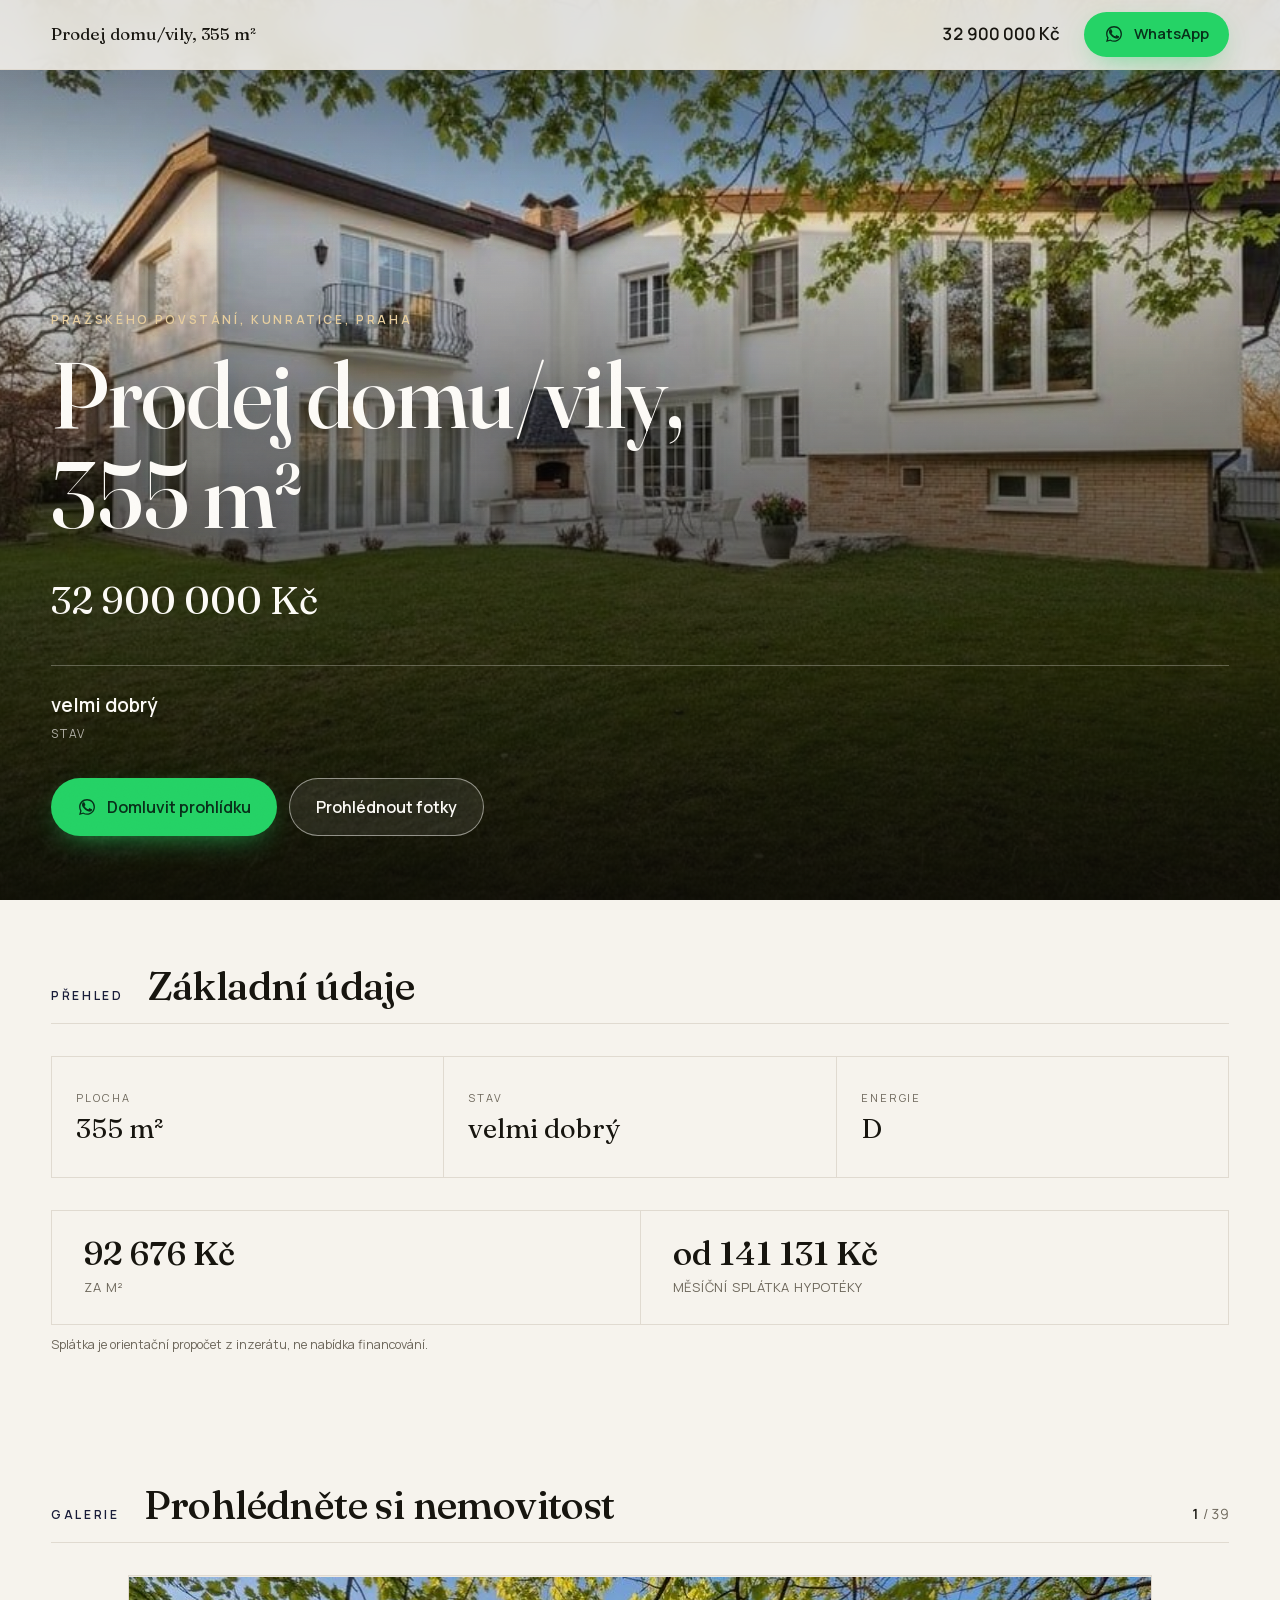
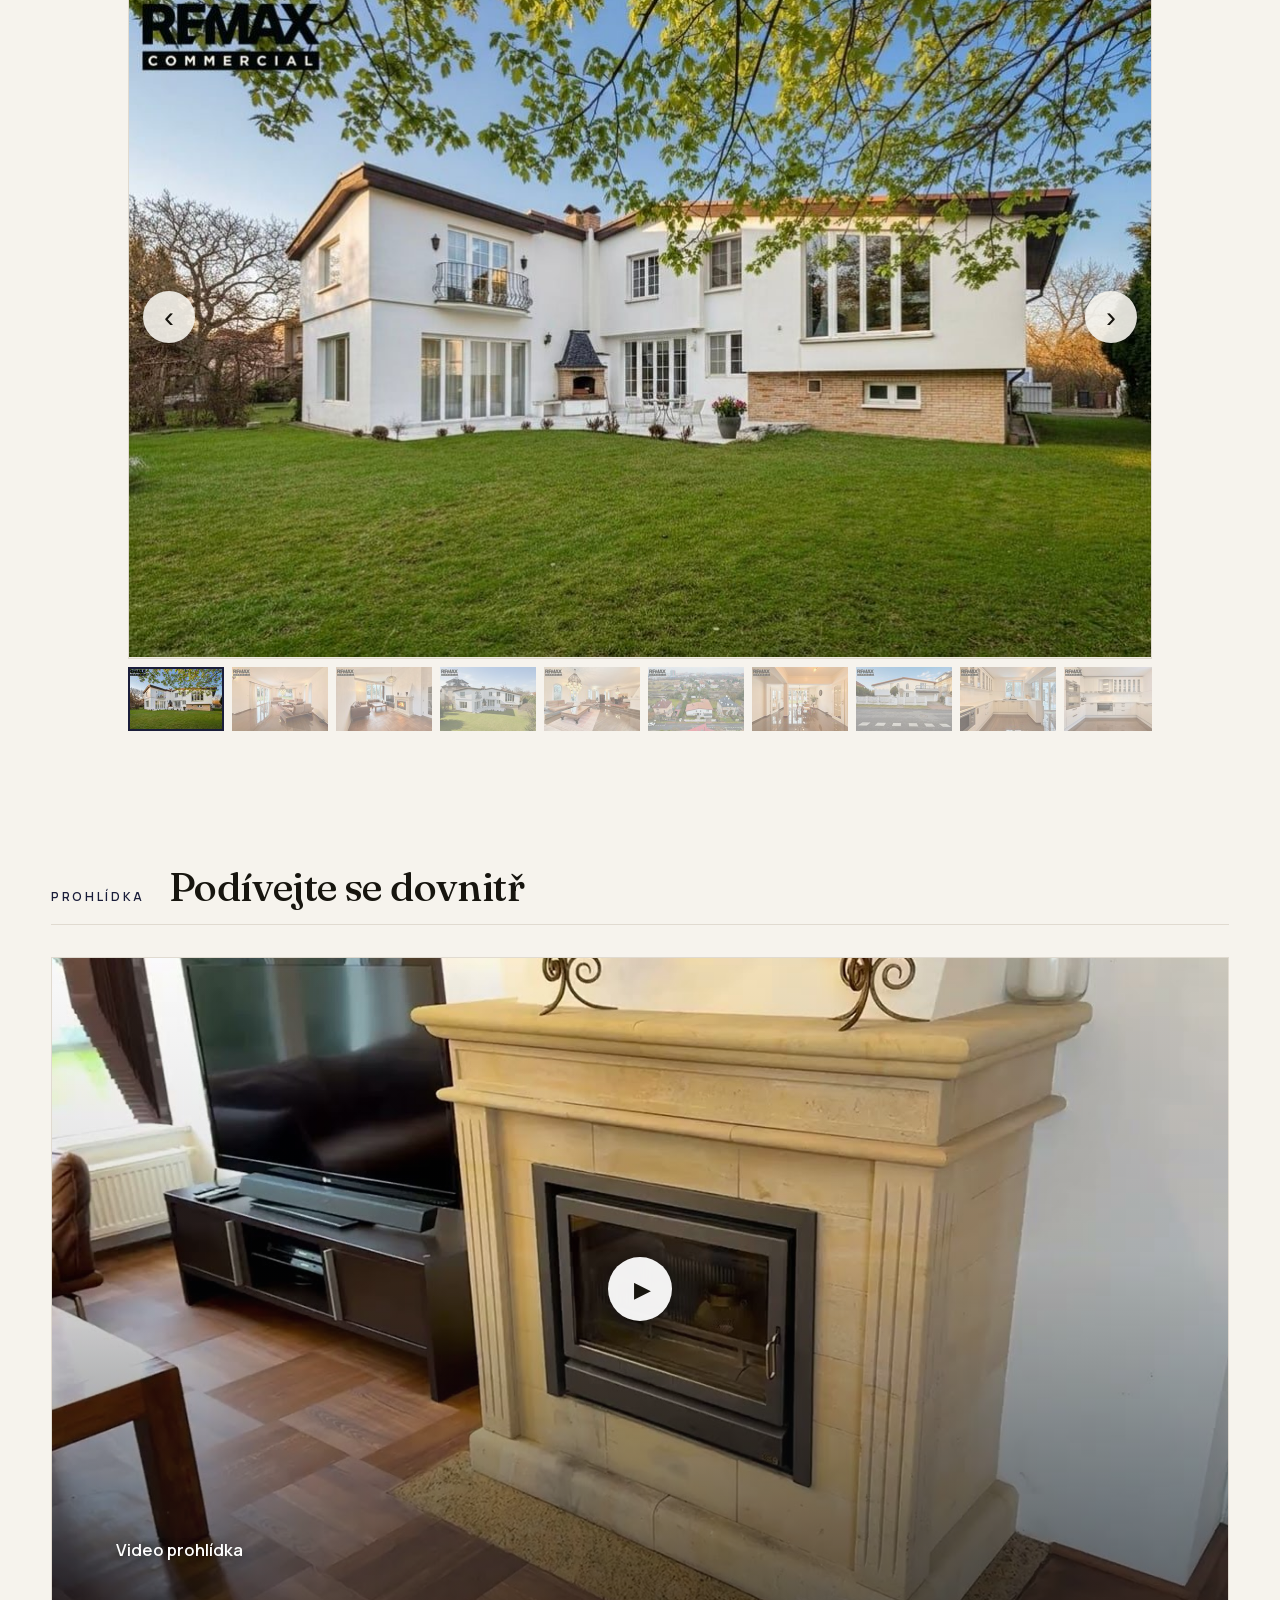
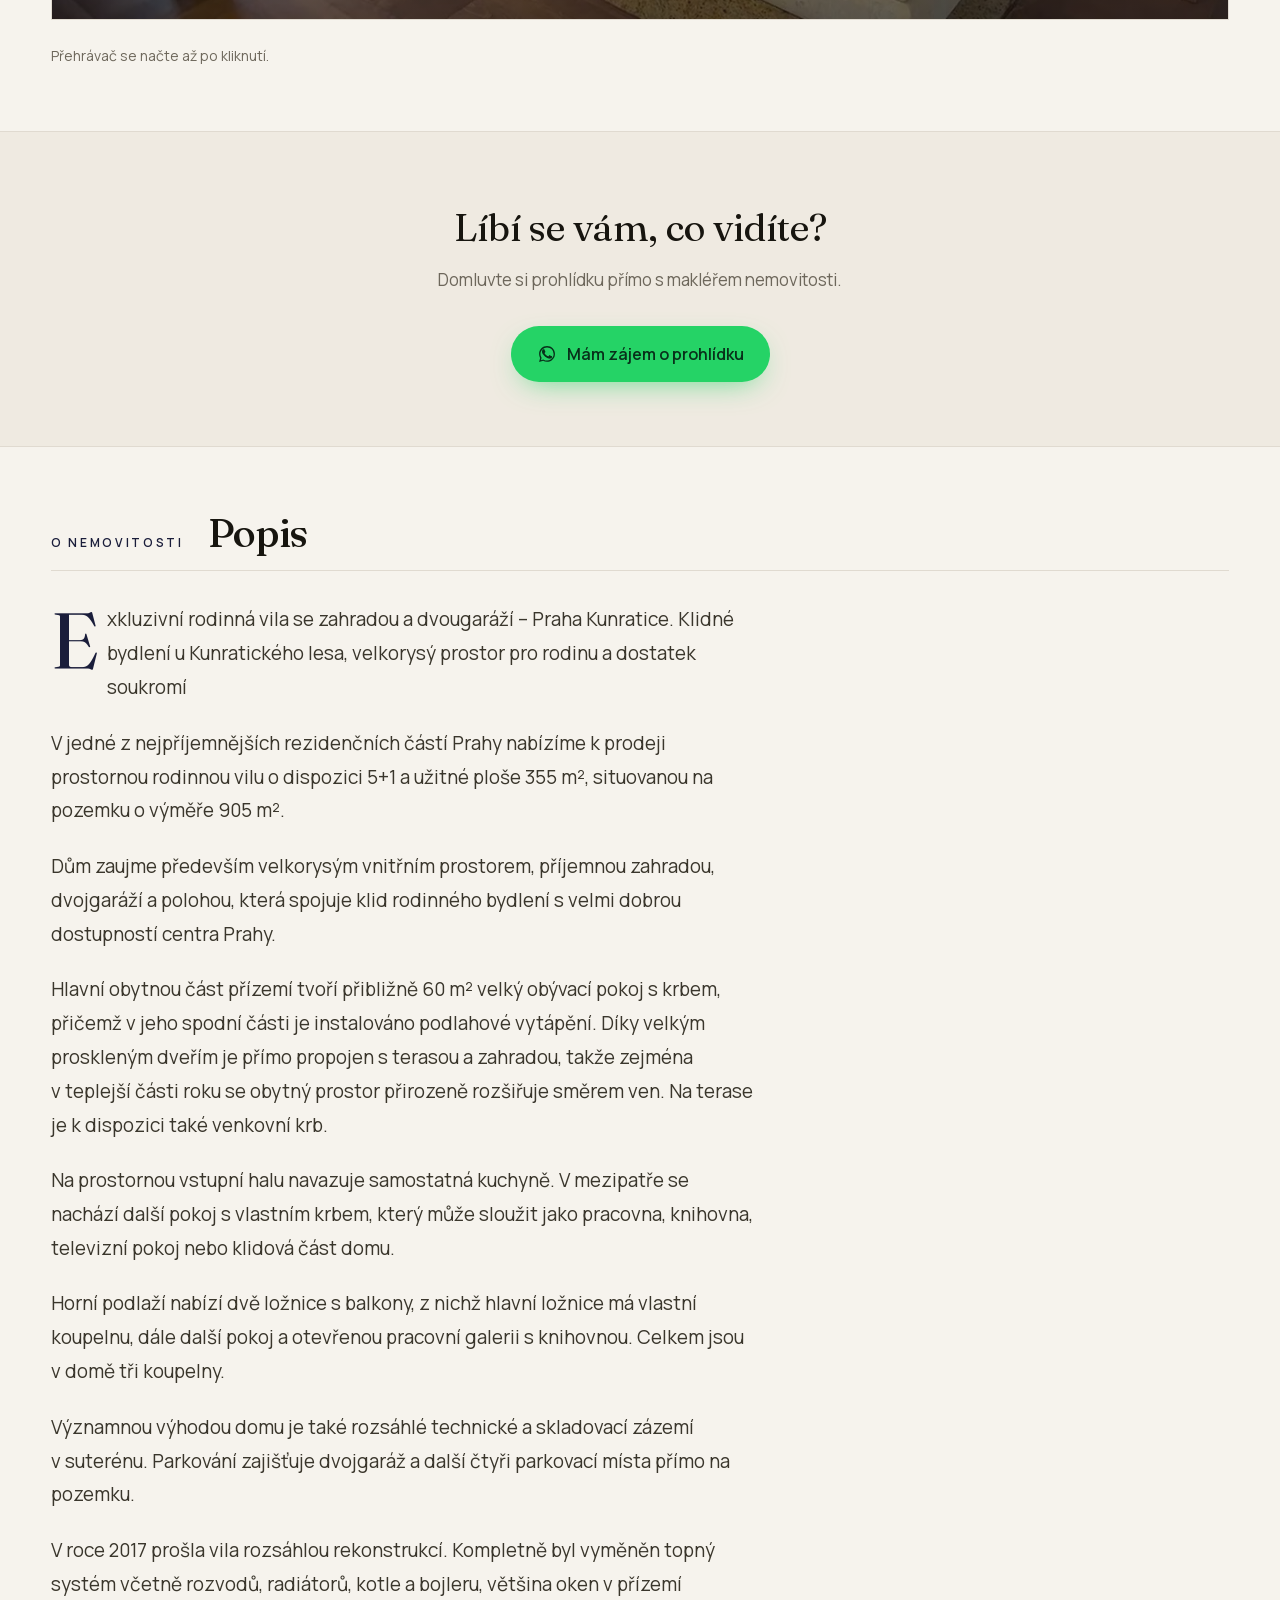
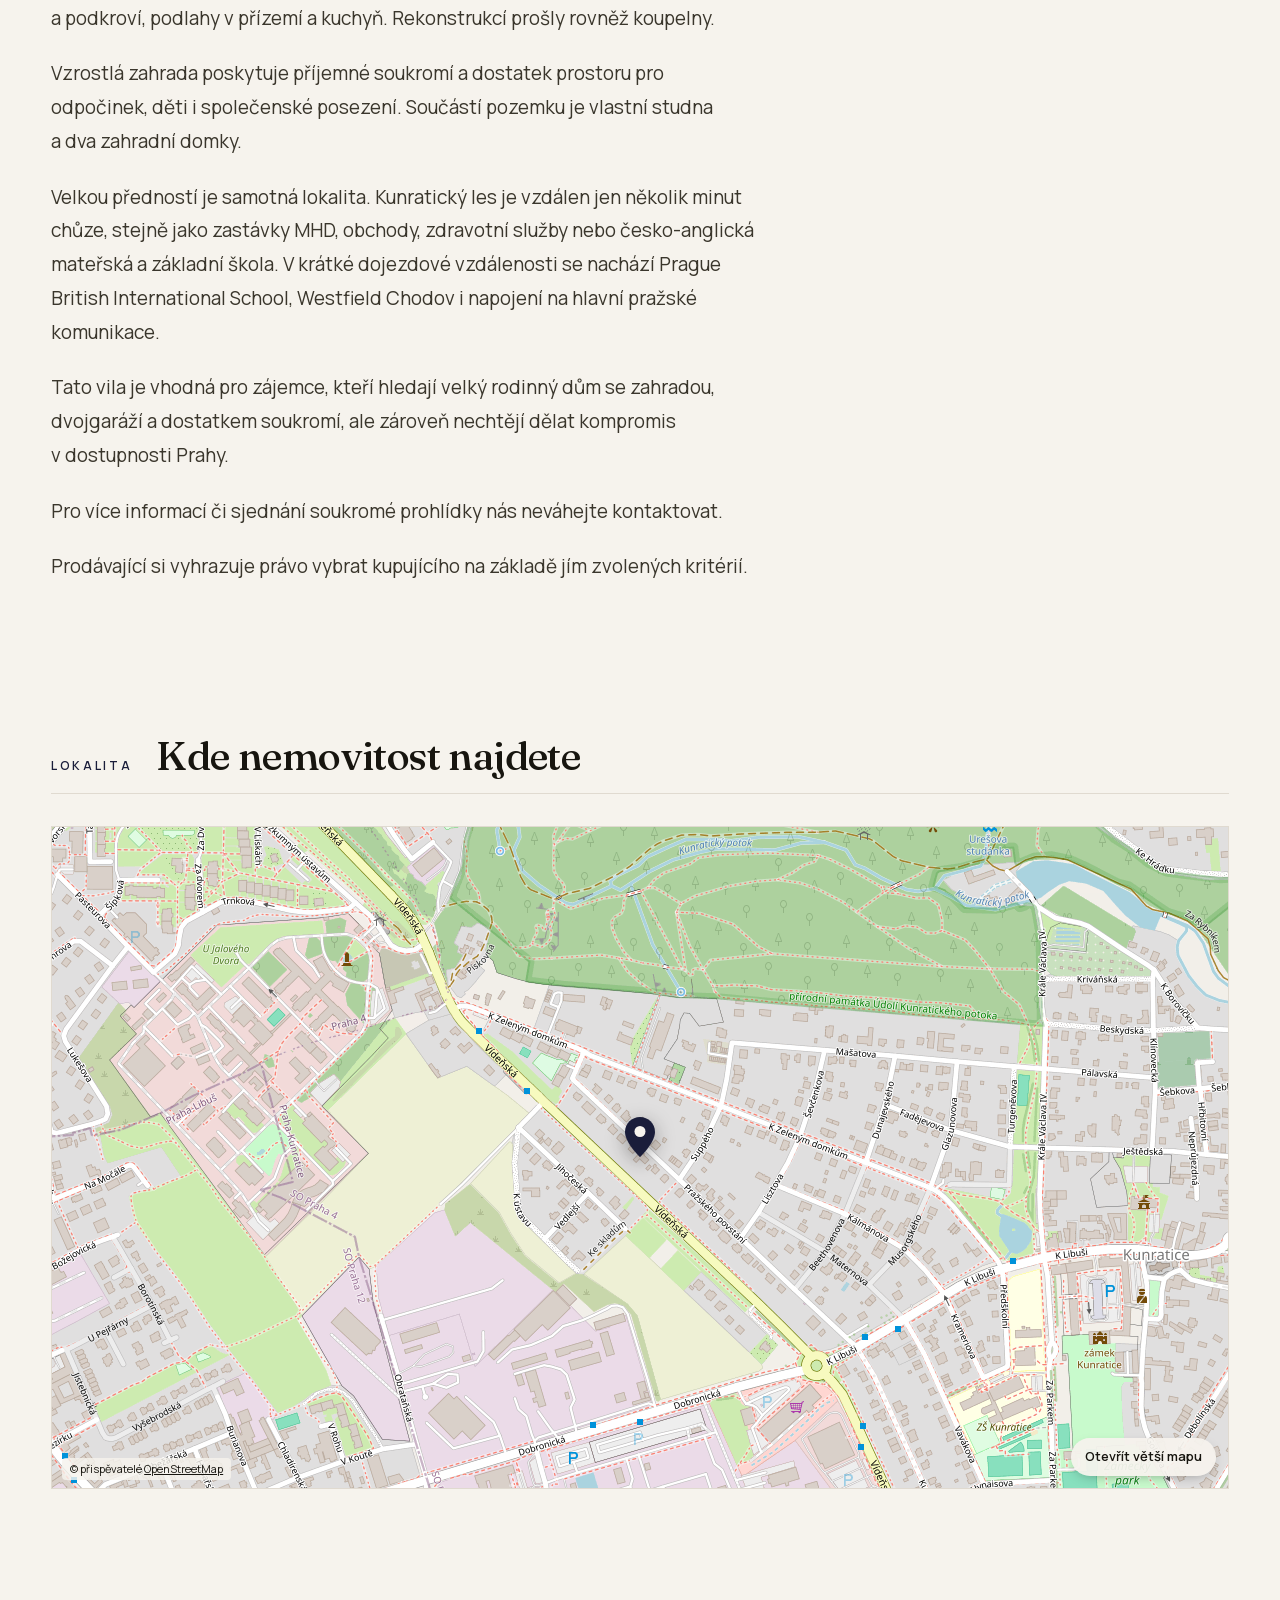
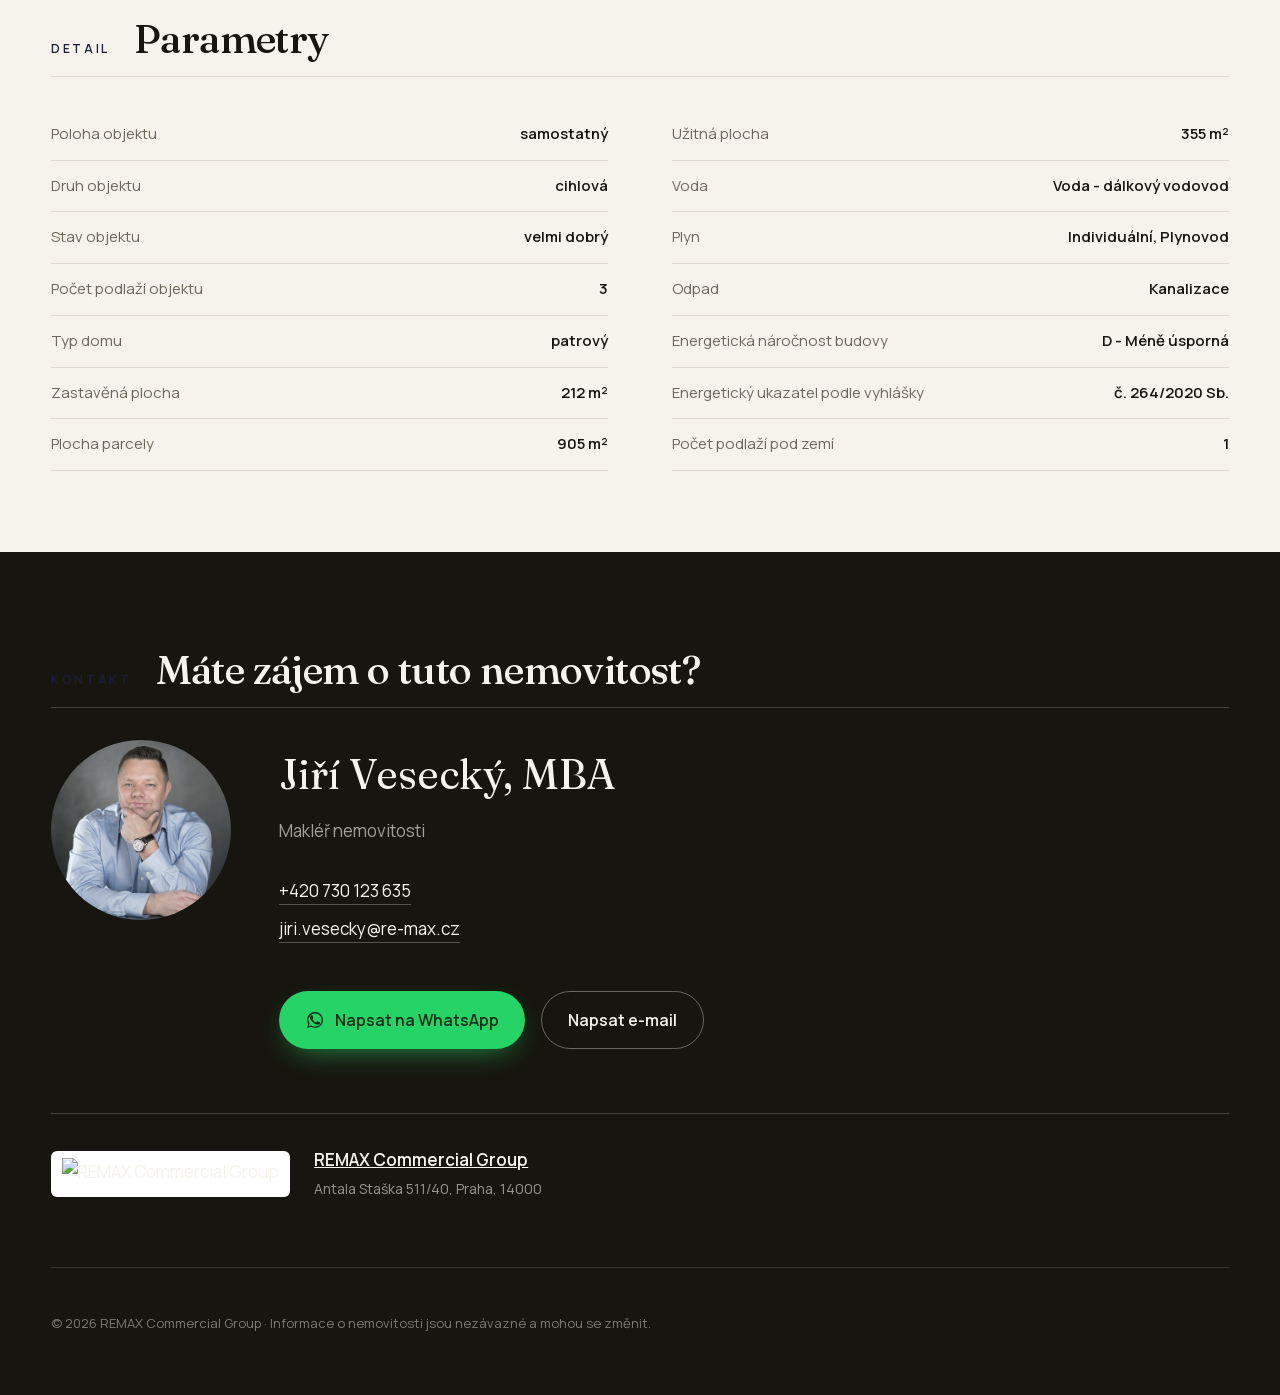
==== commit 927176ca: "Fotky: logo RE/MAX necháno celé a ostré (galerie bez ořezu, max. původní velikost), úvodní foto bez " ====
--- a/index.html
+++ b/index.html
@@ -18,7 +18,7 @@
 <meta name="robots" content="index,follow,max-image-preview:large,max-snippet:-1">
 <script type="application/ld+json">{"@context":"https://schema.org","@graph":[{"@type":"House","@id":"https://vila-kunratice.jiri-vesecky.cz/#nemovitost","name":"Prodej domu/vily, 355 m²","address":{"@type":"PostalAddress","addressCountry":"CZ","streetAddress":"Pražského povstání","addressLocality":"Praha","addressSubLocality":"Kunratice","addressRegion":"okres Praha 4"},"description":"Exkluzivní rodinná vila se zahradou a dvougaráží – Praha Kunratice. Klidné bydlení u Kunratického lesa, velkorysý prostor pro rodinu a dostatek soukromí V…","photo":["https://vila-kunratice.jiri-vesecky.cz/foto/01.jpg","https://vila-kunratice.jiri-vesecky.cz/foto/02.jpg","https://vila-kunratice.jiri-vesecky.cz/foto/03.jpg","https://vila-kunratice.jiri-vesecky.cz/foto/04.jpg","https://vila-kunratice.jiri-vesecky.cz/foto/05.jpg","https://vila-kunratice.jiri-vesecky.cz/foto/06.jpg","https://vila-kunratice.jiri-vesecky.cz/foto/07.jpg","https://vila-kunratice.jiri-vesecky.cz/foto/08.jpg","https://vila-kunratice.jiri-vesecky.cz/foto/09.jpg","https://vila-kunratice.jiri-vesecky.cz/foto/10.jpg","https://vila-kunratice.jiri-vesecky.cz/foto/11.jpg","https://vila-kunratice.jiri-vesecky.cz/foto/12.jpg"],"floorSize":{"@type":"QuantitativeValue","value":355.0,"unitCode":"MTK"},"geo":{"@type":"GeoCoordinates","latitude":50.014686111111,"longitude":14.472491666667},"additionalProperty":[{"@type":"PropertyValue","name":"Stav objektu","value":"velmi dobrý"},{"@type":"PropertyValue","name":"Energetická náročnost","value":"D"},{"@type":"PropertyValue","name":"Typ budovy","value":"cihlová"}],"offers":{"@type":"Offer","price":32900000,"priceCurrency":"CZK","availability":"https://schema.org/InStock","businessFunction":"http://purl.org/goodrelations/v1#Sell","url":"https://vila-kunratice.jiri-vesecky.cz/","seller":{"@id":"https://vila-kunratice.jiri-vesecky.cz/#kancelar"}}},{"@type":"RealEstateAgent","@id":"https://vila-kunratice.jiri-vesecky.cz/#kancelar","name":"REMAX Commercial Group","url":"http://www.remax-commercial.cz","logo":"https://st.realitymix.cz/i/logo/logo66671780.svg","telephone":"+420222191942","email":"commercialgroup@re-max.cz","address":"Antala Staška 511/40, Praha, 14000"},{"@type":"Person","@id":"https://vila-kunratice.jiri-vesecky.cz/#makler","name":"Jiří Vesecký, MBA","jobTitle":"realitní makléř","telephone":"+420730123635","email":"jiri.vesecky@re-max.cz","image":"https://vila-kunratice.jiri-vesecky.cz/foto/13.jpg","worksFor":{"@id":"https://vila-kunratice.jiri-vesecky.cz/#kancelar"}},{"@type":"RealEstateListing","name":"Prodej domu/vily, 355 m²","mainEntity":{"@id":"https://vila-kunratice.jiri-vesecky.cz/#nemovitost"},"inLanguage":"cs-CZ","url":"https://vila-kunratice.jiri-vesecky.cz/","description":"Exkluzivní rodinná vila se zahradou a dvougaráží – Praha Kunratice. Klidné bydlení u Kunratického lesa, velkorysý prostor pro rodinu a dostatek soukromí V…","primaryImageOfPage":"https://vila-kunratice.jiri-vesecky.cz/foto/01.jpg","datePosted":"2026-10-08"},{"@type":"VideoObject","name":"Video prohlídka — Prodej domu/vily, 355 m²","description":"Exkluzivní rodinná vila se zahradou a dvougaráží – Praha Kunratice. Klidné bydlení u Kunratického lesa, velkorysý prostor pro rodinu a dostatek soukromí V…","thumbnailUrl":"https://vila-kunratice.jiri-vesecky.cz/foto/14.jpg","embedUrl":"https://www.youtube-nocookie.com/embed/hrvE9x-v_gA","contentUrl":"https://www.youtube.com/watch?v=hrvE9x-v_gA"}]}</script>
 <link rel="preload" href="assets/fonts/Fraunces-latin-ext.woff2" as="font" type="font/woff2" crossorigin>
-<link rel="stylesheet" href="assets/style.css">
+<link rel="stylesheet" href="assets/style.css?v=43be4e7b">
 <style>:root{--accent:#1a1d3a;--accent-deep:#05050b}</style>
 </head><body>
 
@@ -29,7 +29,7 @@
   <a class="btn btn--wa" href="https://wa.me/420730123635?text=Dobr%C3%BD%20den%2C%20m%C3%A1m%20z%C3%A1jem%20o%20nemovitost%20Prodej%20domu/vily%2C%20355%20m%C2%B2%20%E2%80%93%20Kunratice.%20M%C5%AF%C5%BEeme%20se%20domluvit%20na%20prohl%C3%ADdce%3F" target="_blank" rel="noopener"><svg viewBox="0 0 24 24" aria-hidden="true"><path d="M17.47 14.38c-.3-.15-1.76-.87-2.03-.97-.27-.1-.47-.15-.67.15-.2.3-.77.96-.94 1.16-.17.2-.35.22-.65.07-.3-.15-1.26-.46-2.4-1.48-.89-.79-1.49-1.77-1.66-2.07-.17-.3-.02-.46.13-.61.13-.13.3-.35.45-.52.15-.17.2-.3.3-.5.1-.2.05-.37-.02-.52-.08-.15-.67-1.61-.92-2.21-.24-.58-.49-.5-.67-.51h-.57c-.2 0-.52.07-.79.37-.27.3-1.04 1.02-1.04 2.48s1.06 2.88 1.21 3.08c.15.2 2.1 3.2 5.08 4.49.71.3 1.26.49 1.69.63.71.22 1.36.19 1.87.12.57-.09 1.76-.72 2.01-1.41.25-.7.25-1.29.17-1.42-.07-.13-.27-.2-.57-.35z"/><path d="M12.04 2.5C6.79 2.5 2.52 6.77 2.52 12c0 1.68.44 3.32 1.28 4.76L2.5 21.5l4.87-1.27a9.47 9.47 0 0 0 4.66 1.21h.01c5.25 0 9.52-4.27 9.52-9.5 0-5.23-4.27-9.5-9.52-9.5zm0 17.4h-.01a7.9 7.9 0 0 1-4.02-1.1l-.29-.17-2.99.78.8-2.91-.19-.3a7.86 7.86 0 0 1-1.21-4.2c0-4.35 3.55-7.9 7.91-7.9 2.11 0 4.1.83 5.59 2.32a7.84 7.84 0 0 1 2.32 5.59c0 4.35-3.55 7.89-7.91 7.89z"/></svg>WhatsApp</a>
 </div></div>
 
-<header class="hero"><div class="hero__media"><img src="foto/01.jpg" alt="Prodej domu/vily, 355 m²" fetchpriority="high" decoding="async"></div><div class="shell hero__in">
+<header class="hero"><div class="hero__media"><img src="foto/uvod.jpg" alt="Prodej domu/vily, 355 m²" fetchpriority="high" decoding="async"></div><div class="shell hero__in">
   <p class="eyebrow">Pražského povstání, Kunratice, Praha</p>
   <h1>Prodej domu/vily, 355 m²</h1>
   <span class="hero__price">32 900 000 Kč</span>
@@ -53,7 +53,7 @@
   <button class="show__nav show__prev" type="button" aria-label="Předchozí fotografie">&lsaquo;</button>
   <button class="show__nav show__next" type="button" aria-label="Další fotografie">&rsaquo;</button>
 </div>
-<div class="thumbs"><button type="button" class="thumb is-on" data-t="0" aria-label="Fotografie 1"><img src="foto/42.jpg" alt="" loading="lazy"></button><button type="button" class="thumb" data-t="1" aria-label="Fotografie 2"><img src="foto/43.jpg" alt="" loading="lazy"></button><button type="button" class="thumb" data-t="2" aria-label="Fotografie 3"><img src="foto/44.jpg" alt="" loading="lazy"></button><button type="button" class="thumb" data-t="3" aria-label="Fotografie 4"><img src="foto/45.jpg" alt="" loading="lazy"></button><button type="button" class="thumb" data-t="4" aria-label="Fotografie 5"><img src="foto/46.jpg" alt="" loading="lazy"></button><button type="button" class="thumb" data-t="5" aria-label="Fotografie 6"><img src="foto/47.jpg" alt="" loading="lazy"></button><button type="button" class="thumb" data-t="6" aria-label="Fotografie 7"><img src="foto/48.jpg" alt="" loading="lazy"></button><button type="button" class="thumb" data-t="7" aria-label="Fotografie 8"><img src="foto/49.jpg" alt="" loading="lazy"></button><button type="button" class="thumb" data-t="8" aria-label="Fotografie 9"><img src="foto/50.jpg" alt="" loading="lazy"></button><button type="button" class="thumb" data-t="9" aria-label="Fotografie 10"><img src="foto/51.jpg" alt="" loading="lazy"></button><button type="button" class="thumb" data-t="10" aria-label="Fotografie 11"><img src="foto/52.jpg" alt="" loading="lazy"></button><button type="button" class="thumb" data-t="11" aria-label="Fotografie 12"><img src="foto/53.jpg" alt="" loading="lazy"></button><button type="button" class="thumb" data-t="12" aria-label="Fotografie 13"><img src="foto/54.jpg" alt="" loading="lazy"></button><button type="button" class="thumb" data-t="13" aria-label="Fotografie 14"><img src="foto/55.jpg" alt="" loading="lazy"></button><button type="button" class="thumb" data-t="14" aria-label="Fotografie 15"><img src="foto/56.jpg" alt="" loading="lazy"></button><button type="button" class="thumb" data-t="15" aria-label="Fotografie 16"><img src="foto/57.jpg" alt="" loading="lazy"></button><button type="button" class="thumb" data-t="16" aria-label="Fotografie 17"><img src="foto/58.jpg" alt="" loading="lazy"></button><button type="button" class="thumb" data-t="17" aria-label="Fotografie 18"><img src="foto/59.jpg" alt="" loading="lazy"></button><button type="button" class="thumb" data-t="18" aria-label="Fotografie 19"><img src="foto/60.jpg" alt="" loading="lazy"></button><button type="button" class="thumb" data-t="19" aria-label="Fotografie 20"><img src="foto/61.jpg" alt="" loading="lazy"></button><button type="button" class="thumb" data-t="20" aria-label="Fotografie 21"><img src="foto/62.jpg" alt="" loading="lazy"></button><button type="button" class="thumb" data-t="21" aria-label="Fotografie 22"><img src="foto/63.jpg" alt="" loading="lazy"></button><button type="button" class="thumb" data-t="22" aria-label="Fotografie 23"><img src="foto/64.jpg" alt="" loading="lazy"></button><button type="button" class="thumb" data-t="23" aria-label="Fotografie 24"><img src="foto/65.jpg" alt="" loading="lazy"></button><button type="button" class="thumb" data-t="24" aria-label="Fotografie 25"><img src="foto/66.jpg" alt="" loading="lazy"></button><button type="button" class="thumb" data-t="25" aria-label="Fotografie 26"><img src="foto/67.jpg" alt="" loading="lazy"></button><button type="button" class="thumb" data-t="26" aria-label="Fotografie 27"><img src="foto/68.jpg" alt="" loading="lazy"></button><button type="button" class="thumb" data-t="27" aria-label="Fotografie 28"><img src="foto/69.jpg" alt="" loading="lazy"></button><button type="button" class="thumb" data-t="28" aria-label="Fotografie 29"><img src="foto/70.jpg" alt="" loading="lazy"></button><button type="button" class="thumb" data-t="29" aria-label="Fotografie 30"><img src="foto/71.jpg" alt="" loading="lazy"></button><button type="button" class="thumb" data-t="30" aria-label="Fotografie 31"><img src="foto/72.jpg" alt="" loading="lazy"></button><button type="button" class="thumb" data-t="31" aria-label="Fotografie 32"><img src="foto/73.jpg" alt="" loading="lazy"></button><button type="button" class="thumb" data-t="32" aria-label="Fotografie 33"><img src="foto/74.jpg" alt="" loading="lazy"></button><button type="button" class="thumb" data-t="33" aria-label="Fotografie 34"><img src="foto/75.jpg" alt="" loading="lazy"></button><button type="button" class="thumb" data-t="34" aria-label="Fotografie 35"><img src="foto/76.jpg" alt="" loading="lazy"></button><button type="button" class="thumb" data-t="35" aria-label="Fotografie 36"><img src="foto/77.jpg" alt="" loading="lazy"></button><button type="button" class="thumb" data-t="36" aria-label="Fotografie 37"><img src="foto/78.jpg" alt="" loading="lazy"></button><button type="button" class="thumb" data-t="37" aria-label="Fotografie 38"><img src="foto/79.jpg" alt="" loading="lazy"></button><button type="button" class="thumb" data-t="38" aria-label="Fotografie 39"><img src="foto/80.jpg" alt="" loading="lazy"></button></div>
+<div class="thumbs"><button type="button" class="thumb is-on" data-t="0" aria-label="Fotografie 1"><img src="foto/nahled/01.jpg" alt="" loading="lazy"></button><button type="button" class="thumb" data-t="1" aria-label="Fotografie 2"><img src="foto/nahled/02.jpg" alt="" loading="lazy"></button><button type="button" class="thumb" data-t="2" aria-label="Fotografie 3"><img src="foto/nahled/03.jpg" alt="" loading="lazy"></button><button type="button" class="thumb" data-t="3" aria-label="Fotografie 4"><img src="foto/nahled/04.jpg" alt="" loading="lazy"></button><button type="button" class="thumb" data-t="4" aria-label="Fotografie 5"><img src="foto/nahled/05.jpg" alt="" loading="lazy"></button><button type="button" class="thumb" data-t="5" aria-label="Fotografie 6"><img src="foto/nahled/06.jpg" alt="" loading="lazy"></button><button type="button" class="thumb" data-t="6" aria-label="Fotografie 7"><img src="foto/nahled/07.jpg" alt="" loading="lazy"></button><button type="button" class="thumb" data-t="7" aria-label="Fotografie 8"><img src="foto/nahled/08.jpg" alt="" loading="lazy"></button><button type="button" class="thumb" data-t="8" aria-label="Fotografie 9"><img src="foto/nahled/09.jpg" alt="" loading="lazy"></button><button type="button" class="thumb" data-t="9" aria-label="Fotografie 10"><img src="foto/nahled/10.jpg" alt="" loading="lazy"></button><button type="button" class="thumb" data-t="10" aria-label="Fotografie 11"><img src="foto/nahled/11.jpg" alt="" loading="lazy"></button><button type="button" class="thumb" data-t="11" aria-label="Fotografie 12"><img src="foto/nahled/12.jpg" alt="" loading="lazy"></button><button type="button" class="thumb" data-t="12" aria-label="Fotografie 13"><img src="foto/nahled/15.jpg" alt="" loading="lazy"></button><button type="button" class="thumb" data-t="13" aria-label="Fotografie 14"><img src="foto/nahled/16.jpg" alt="" loading="lazy"></button><button type="button" class="thumb" data-t="14" aria-label="Fotografie 15"><img src="foto/nahled/17.jpg" alt="" loading="lazy"></button><button type="button" class="thumb" data-t="15" aria-label="Fotografie 16"><img src="foto/nahled/18.jpg" alt="" loading="lazy"></button><button type="button" class="thumb" data-t="16" aria-label="Fotografie 17"><img src="foto/nahled/19.jpg" alt="" loading="lazy"></button><button type="button" class="thumb" data-t="17" aria-label="Fotografie 18"><img src="foto/nahled/20.jpg" alt="" loading="lazy"></button><button type="button" class="thumb" data-t="18" aria-label="Fotografie 19"><img src="foto/nahled/21.jpg" alt="" loading="lazy"></button><button type="button" class="thumb" data-t="19" aria-label="Fotografie 20"><img src="foto/nahled/22.jpg" alt="" loading="lazy"></button><button type="button" class="thumb" data-t="20" aria-label="Fotografie 21"><img src="foto/nahled/23.jpg" alt="" loading="lazy"></button><button type="button" class="thumb" data-t="21" aria-label="Fotografie 22"><img src="foto/nahled/24.jpg" alt="" loading="lazy"></button><button type="button" class="thumb" data-t="22" aria-label="Fotografie 23"><img src="foto/nahled/25.jpg" alt="" loading="lazy"></button><button type="button" class="thumb" data-t="23" aria-label="Fotografie 24"><img src="foto/nahled/26.jpg" alt="" loading="lazy"></button><button type="button" class="thumb" data-t="24" aria-label="Fotografie 25"><img src="foto/nahled/27.jpg" alt="" loading="lazy"></button><button type="button" class="thumb" data-t="25" aria-label="Fotografie 26"><img src="foto/nahled/28.jpg" alt="" loading="lazy"></button><button type="button" class="thumb" data-t="26" aria-label="Fotografie 27"><img src="foto/nahled/29.jpg" alt="" loading="lazy"></button><button type="button" class="thumb" data-t="27" aria-label="Fotografie 28"><img src="foto/nahled/30.jpg" alt="" loading="lazy"></button><button type="button" class="thumb" data-t="28" aria-label="Fotografie 29"><img src="foto/nahled/31.jpg" alt="" loading="lazy"></button><button type="button" class="thumb" data-t="29" aria-label="Fotografie 30"><img src="foto/nahled/32.jpg" alt="" loading="lazy"></button><button type="button" class="thumb" data-t="30" aria-label="Fotografie 31"><img src="foto/nahled/33.jpg" alt="" loading="lazy"></button><button type="button" class="thumb" data-t="31" aria-label="Fotografie 32"><img src="foto/nahled/34.jpg" alt="" loading="lazy"></button><button type="button" class="thumb" data-t="32" aria-label="Fotografie 33"><img src="foto/nahled/35.jpg" alt="" loading="lazy"></button><button type="button" class="thumb" data-t="33" aria-label="Fotografie 34"><img src="foto/nahled/36.jpg" alt="" loading="lazy"></button><button type="button" class="thumb" data-t="34" aria-label="Fotografie 35"><img src="foto/nahled/37.jpg" alt="" loading="lazy"></button><button type="button" class="thumb" data-t="35" aria-label="Fotografie 36"><img src="foto/nahled/38.jpg" alt="" loading="lazy"></button><button type="button" class="thumb" data-t="36" aria-label="Fotografie 37"><img src="foto/nahled/39.jpg" alt="" loading="lazy"></button><button type="button" class="thumb" data-t="37" aria-label="Fotografie 38"><img src="foto/nahled/40.jpg" alt="" loading="lazy"></button><button type="button" class="thumb" data-t="38" aria-label="Fotografie 39"><img src="foto/nahled/41.jpg" alt="" loading="lazy"></button></div>
 </div></section>
 <section id="video" class="rv"><div class="shell">
 <div class="sec-h"><span class="eyebrow">Prohlídka</span><h2>Podívejte se dovnitř</h2></div>
--- a/assets/style.css
+++ b/assets/style.css
@@ -380,3 +380,11 @@
    podstatnou část. Tady se vejde celý snímek a zbytek plochy zůstane
    neutrální. */
 .show--cele .slide img{object-fit:contain;background:#0e1113}
+
+/* 14. 10. 2026: fotky z inzerátu mají v rohu vpálené logo RE/MAX a mají jen 1024 px.
+   Galerie je proto ukazuje celé (bez ořezu) a nikdy širší než originál. */
+.show,.show+.thumbs{max-width:1024px;margin-inline:auto}
+.show__stage{aspect-ratio:3/2}
+@media(max-width:640px){.show__stage{aspect-ratio:3/2}}
+.slide img{object-fit:contain}
+.thumb{height:64px}
